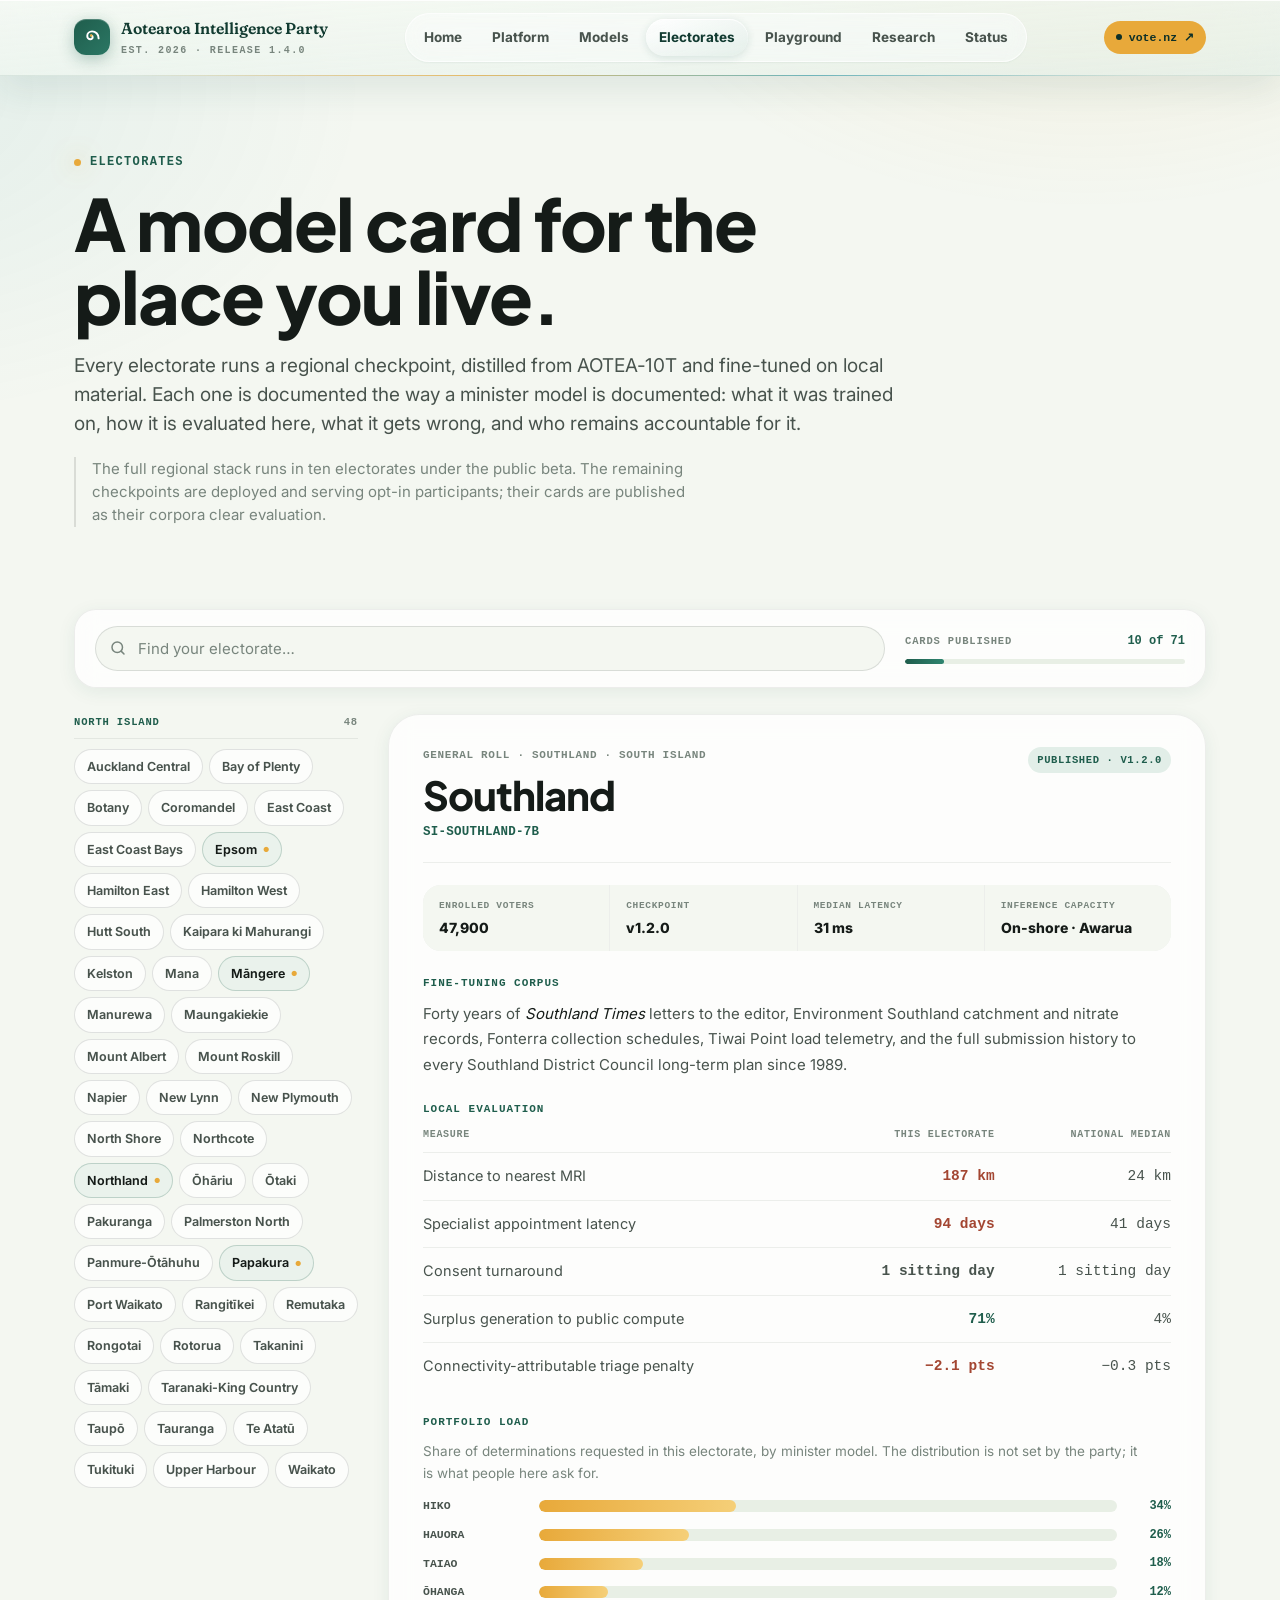
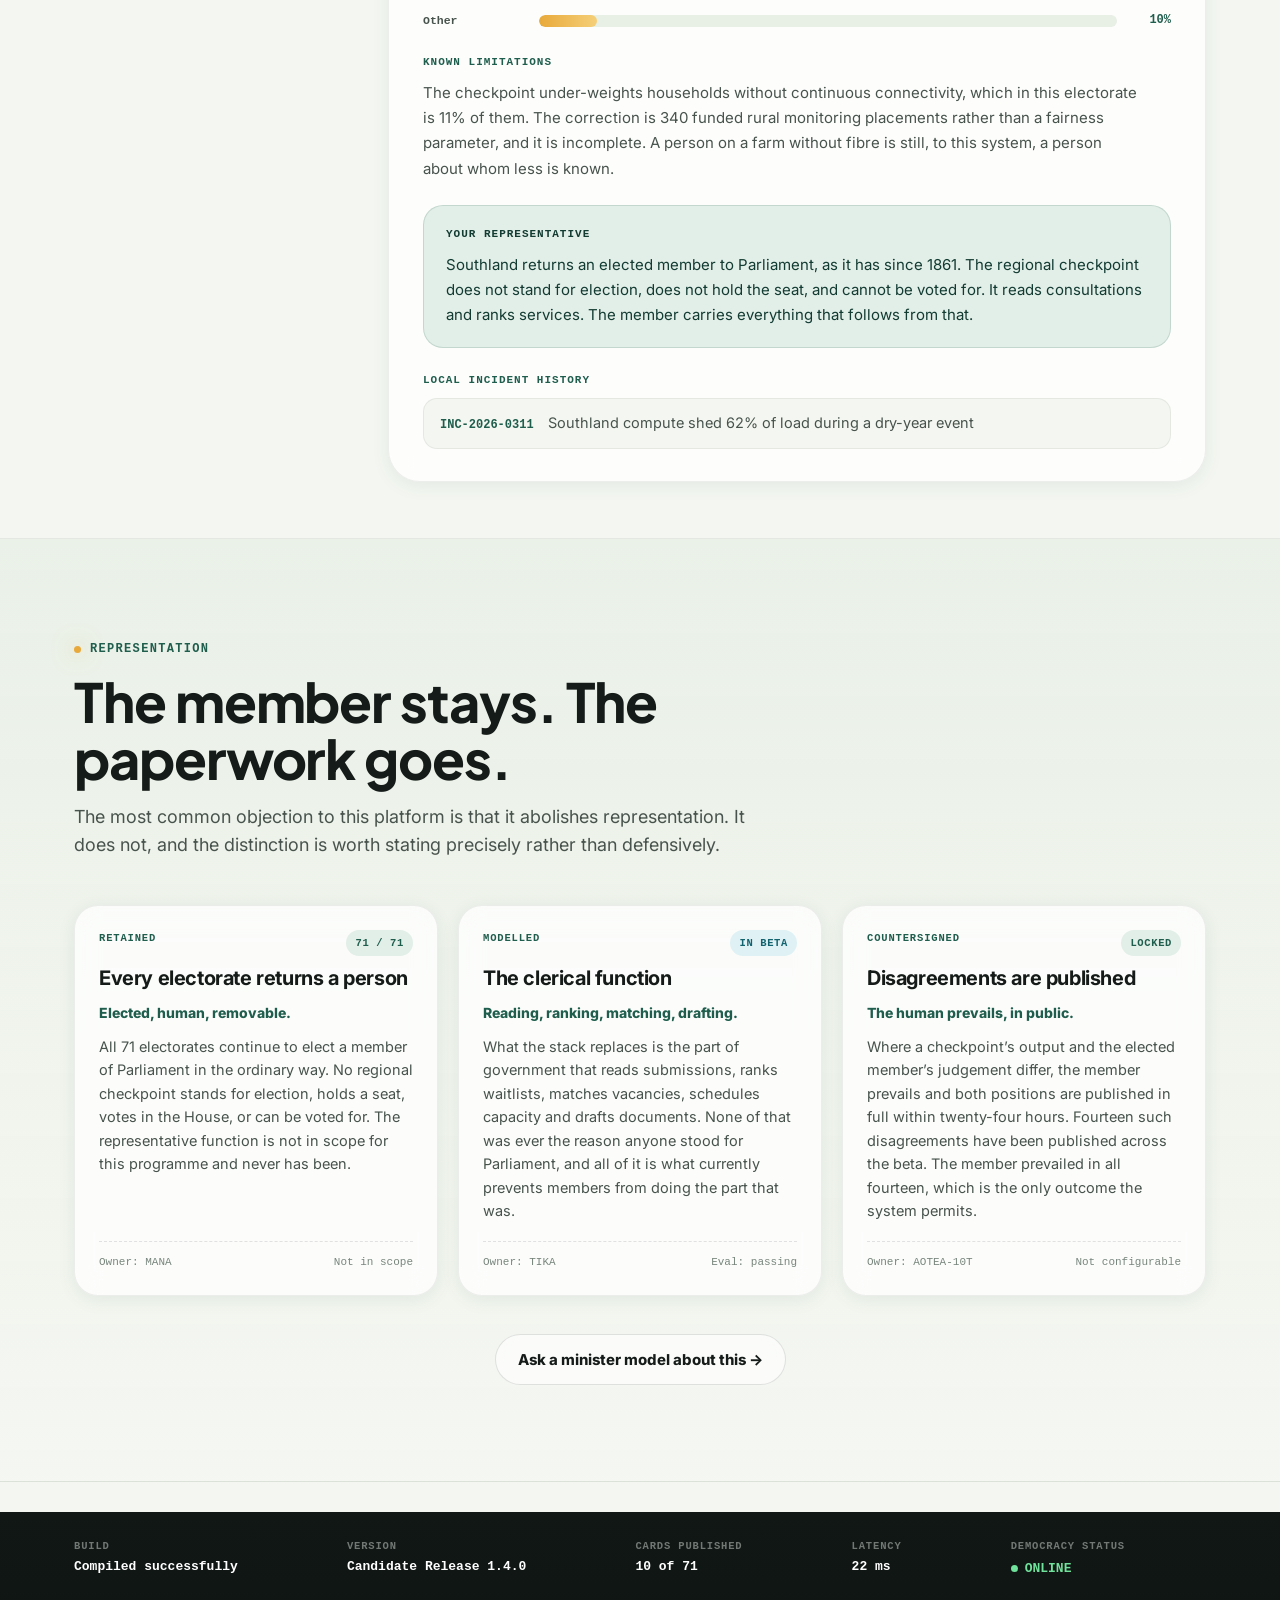
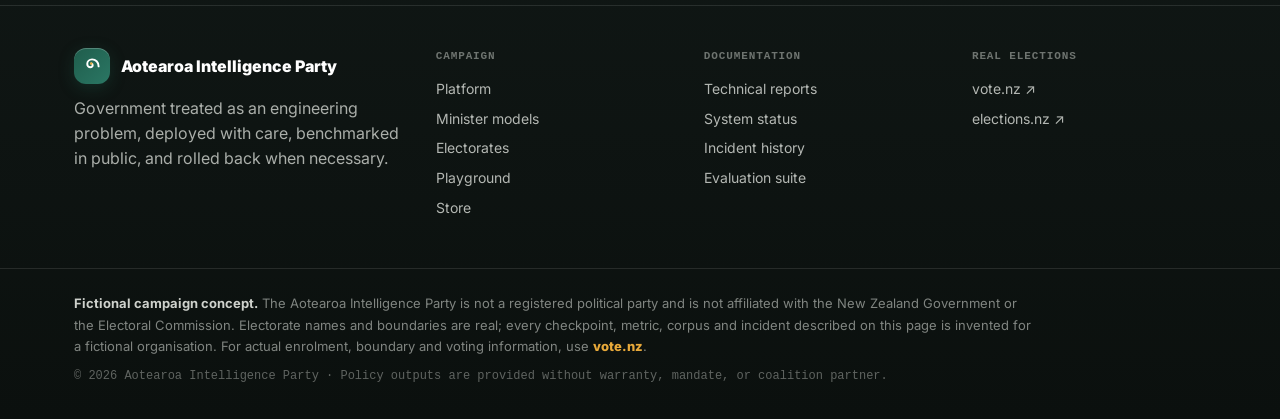
==== electorates.html @ dade9261 "Add electorate cards and reconcile the site's deployment timeline Electorate cards (electorates.html" ====
<!DOCTYPE html>
<html lang="en-NZ">
<head>
<meta charset="UTF-8">
<meta name="viewport" content="width=device-width, initial-scale=1.0">
<title>Electorates — Aotearoa Intelligence Party</title>
<meta name="description" content="A model card for every electorate. Regional checkpoints, local evaluation, and known limitations.">
<link rel="icon" href="favicon.svg" type="image/svg+xml">
<link rel="stylesheet" href="styles.css">
</head>
<body>
<header class="nav">
  <div class="nav-glow"></div>
  <div class="nav-inner">
    <a href="index.html" class="nav-brand" aria-label="Aotearoa Intelligence Party home">
      <span class="nav-mark"><svg viewBox="0 0 24 24" fill="none" xmlns="http://www.w3.org/2000/svg" aria-hidden="true"><g transform="rotate(90 12 12)"><path d="M13 5C8 5 5 8.5 5 12.5C5 15.5 7.2 18 10.2 18C12.3 18 14 16.4 14 14.5C14 13 12.9 11.8 11.5 11.8C10.5 11.8 9.7 12.5 9.7 13.4" stroke="currentColor" stroke-width="2.2" stroke-linecap="round"/><circle cx="9.7" cy="13.4" r="1.4" fill="#E8A93A"/></g></svg></span>
      <span>Aotearoa Intelligence Party<small>EST. 2026 · RELEASE 1.4.0</small></span>
    </a>
    <nav class="nav-links" aria-label="Primary navigation"><span class="nav-indicator" aria-hidden="true"></span><a href="index.html" class="">Home</a><a href="policies.html" class="">Platform</a><a href="ministers.html" class="">Models</a><a href="electorates.html" class="active">Electorates</a><a href="playground.html" class="">Playground</a><a href="research.html" class="">Research</a><a href="status.html" class="">Status</a></nav>
    <div class="nav-right">
      <a class="nav-vote-chip" href="https://vote.nz" target="_blank" rel="noopener">vote.nz ↗</a>
      <button class="nav-toggle" aria-label="Toggle menu" aria-expanded="false"><svg viewBox="0 0 24 24" fill="none" stroke="currentColor" stroke-width="2" stroke-linecap="round"><line x1="3" y1="6" x2="21" y2="6"/><line x1="3" y1="12" x2="21" y2="12"/><line x1="3" y1="18" x2="21" y2="18"/></svg></button>
    </div>
  </div>
</header>
<main>

<section class="page-head"><div class="container">
  <span class="eyebrow">Electorates</span>
  <h1>A model card for the place you live.</h1>
  <p>Every electorate runs a regional checkpoint, distilled from AOTEA‑10T and fine-tuned on local material. Each one is documented the way a minister model is documented: what it was trained on, how it is evaluated here, what it gets wrong, and who remains accountable for it.</p>
  <p class="page-head-note">The full regional stack runs in ten electorates under the public beta. The remaining checkpoints are deployed and serving opt-in participants; their cards are published as their corpora clear evaluation.</p>
</div></div></section>

<section class="section section--tight" id="el-root"><div class="container">

  <div class="el-bar reveal">
    <div class="el-search-wrap">
      <svg viewBox="0 0 24 24" fill="none" stroke="currentColor" stroke-width="2" stroke-linecap="round" aria-hidden="true"><circle cx="11" cy="11" r="7"/><path d="M20 20l-3.5-3.5"/></svg>
      <input type="search" id="el-search" placeholder="Find your electorate…" aria-label="Search electorates" autocomplete="off" spellcheck="false">
    </div>
    <div class="el-progress-wrap">
      <div class="el-progress-label"><span>Cards published</span><b id="el-count">10 of 71</b></div>
      <div class="el-progress-track"><i id="el-progress"></i></div>
    </div>
  </div>

  <div class="el-layout">
    <aside class="el-list" id="el-list" aria-label="Electorate list"></aside>
    <div class="el-result" id="el-result" aria-live="polite"></div>
  </div>

</div></section>

<section class="section section-alt"><div class="container">
  <div class="section-head reveal">
    <span class="eyebrow">Representation</span>
    <h2>The member stays. The paperwork goes.</h2>
    <p>The most common objection to this platform is that it abolishes representation. It does not, and the distinction is worth stating precisely rather than defensively.</p>
  </div>
  <div class="policy-grid reveal">
    <article class="policy-card">
      <div class="policy-top"><span class="policy-portfolio">Retained</span><span class="status-badge status-deployed">71 / 71</span></div>
      <h3>Every electorate returns a person</h3>
      <p class="policy-tagline">Elected, human, removable.</p>
      <p class="policy-desc">All 71 electorates continue to elect a member of Parliament in the ordinary way. No regional checkpoint stands for election, holds a seat, votes in the House, or can be voted for. The representative function is not in scope for this programme and never has been.</p>
      <div class="policy-meta"><span>Owner: MANA</span><span>Not in scope</span></div>
    </article>
    <article class="policy-card">
      <div class="policy-top"><span class="policy-portfolio">Modelled</span><span class="status-badge status-beta">In beta</span></div>
      <h3>The clerical function</h3>
      <p class="policy-tagline">Reading, ranking, matching, drafting.</p>
      <p class="policy-desc">What the stack replaces is the part of government that reads submissions, ranks waitlists, matches vacancies, schedules capacity and drafts documents. None of that was ever the reason anyone stood for Parliament, and all of it is what currently prevents members from doing the part that was.</p>
      <div class="policy-meta"><span>Owner: TIKA</span><span>Eval: passing</span></div>
    </article>
    <article class="policy-card">
      <div class="policy-top"><span class="policy-portfolio">Countersigned</span><span class="status-badge status-deployed">Locked</span></div>
      <h3>Disagreements are published</h3>
      <p class="policy-tagline">The human prevails, in public.</p>
      <p class="policy-desc">Where a checkpoint’s output and the elected member’s judgement differ, the member prevails and both positions are published in full within twenty-four hours. Fourteen such disagreements have been published across the beta. The member prevailed in all fourteen, which is the only outcome the system permits.</p>
      <div class="policy-meta"><span>Owner: AOTEA‑10T</span><span>Not configurable</span></div>
    </article>
  </div>
  <div class="center"><a class="btn btn-ghost" href="playground.html">Ask a minister model about this →</a></div>
</div></section>

</main>
<footer class="site-footer">
  <div class="footer-status">
    <div class="container footer-status-grid">
      <div class="fs-item"><div class="fk">Build</div><div class="fv">Compiled successfully</div></div>
      <div class="fs-item"><div class="fk">Version</div><div class="fv">Candidate Release 1.4.0</div></div>
      <div class="fs-item"><div class="fk">Cards published</div><div class="fv">10 of 71</div></div>
      <div class="fs-item"><div class="fk">Latency</div><div class="fv" id="live-latency">22 ms</div></div>
      <div class="fs-item"><div class="fk">Democracy status</div><div class="fv fs-online">ONLINE</div></div>
    </div>
  </div>
  <div class="footer-main">
    <div class="container footer-cols">
      <div>
        <div class="footer-brand"><span class="nav-mark"><svg viewBox="0 0 24 24" fill="none" xmlns="http://www.w3.org/2000/svg" aria-hidden="true"><g transform="rotate(90 12 12)"><path d="M13 5C8 5 5 8.5 5 12.5C5 15.5 7.2 18 10.2 18C12.3 18 14 16.4 14 14.5C14 13 12.9 11.8 11.5 11.8C10.5 11.8 9.7 12.5 9.7 13.4" stroke="currentColor" stroke-width="2.2" stroke-linecap="round"/><circle cx="9.7" cy="13.4" r="1.4" fill="#E8A93A"/></g></svg></span>Aotearoa Intelligence Party</div>
        <p>Government treated as an engineering problem, deployed with care, benchmarked in public, and rolled back when necessary.</p>
      </div>
      <div class="footer-col"><h5>Campaign</h5><a href="policies.html">Platform</a><a href="ministers.html">Minister models</a><a href="electorates.html">Electorates</a><a href="playground.html">Playground</a><a href="store.html">Store</a></div>
      <div class="footer-col"><h5>Documentation</h5><a href="research.html">Technical reports</a><a href="status.html">System status</a><a href="incidents.html">Incident history</a><a href="index.html#benchmarks">Evaluation suite</a></div>
      <div class="footer-col"><h5>Real elections</h5><a href="https://vote.nz" target="_blank" rel="noopener">vote.nz ↗</a><a href="https://www.elections.nz" target="_blank" rel="noopener">elections.nz ↗</a></div>
    </div>
  </div>
  <div class="footer-legal"><div class="container"><p><strong>Fictional campaign concept.</strong> The Aotearoa Intelligence Party is not a registered political party and is not affiliated with the New Zealand Government or the Electoral Commission. Electorate names and boundaries are real; every checkpoint, metric, corpus and incident described on this page is invented for a fictional organisation. For actual enrolment, boundary and voting information, use <a href="https://vote.nz" target="_blank" rel="noopener">vote.nz</a>.</p><p class="footer-copy">© <span class="js-year">2026</span> Aotearoa Intelligence Party · Policy outputs are provided without warranty, mandate, or coalition partner.</p></div></div>
</footer>
<script src="script.js"></script>
<script src="electorates.js"></script>
</body>
</html>
---- styles.css ----
/* ============================================================
   AOTEAROA INTELLIGENCE PARTY — cohesive design system
   Premium AI company interface + New Zealand campaign language
   ============================================================ */
/* Type — self-hosted so the site never silently falls back to system UI fonts */
@font-face{font-family:'Inter';src:url('fonts/Inter-Variable.woff2') format('woff2');font-weight:100 900;font-style:normal;font-display:swap}
@font-face{font-family:'Plus Jakarta Sans';src:url('fonts/PlusJakartaSans-Variable.woff2') format('woff2');font-weight:200 800;font-style:normal;font-display:swap}
@font-face{font-family:'Fraunces';src:url('fonts/Fraunces-Variable.woff2') format('woff2');font-weight:100 900;font-style:normal;font-display:swap}

:root{
  --ink:#151b18;--ink-soft:#48534d;--ink-faint:#78857d;--paper:#f4f7f1;--paper-deep:#e8efe5;--white:#fff;
  --pounamu:#1f5d4c;--pounamu-2:#123b31;--pounamu-tint:#e2eee8;--kowhai:#e8a93a;--harbour:#1c8fa0;--harbour-tint:#dff1f4;--legacy:#9b9186;--danger:#ad513d;
  --line:rgba(21,27,24,.12);--line-soft:rgba(21,27,24,.07);--glass:rgba(255,255,255,.72);--dark:#0f1714;--dark-2:#111d1a;
  --r-sm:12px;--r-md:20px;--r-lg:32px;--r-pill:999px;--shadow-sm:0 4px 18px rgba(31,93,76,.08);--shadow-md:0 18px 45px rgba(31,93,76,.14);--shadow-lg:0 30px 80px rgba(31,93,76,.22);
  --display:'Plus Jakarta Sans',Inter,ui-sans-serif,system-ui,-apple-system,BlinkMacSystemFont,"Segoe UI",sans-serif;--body:Inter,ui-sans-serif,system-ui,-apple-system,BlinkMacSystemFont,"Segoe UI",sans-serif;--brand:'Fraunces',ui-serif,Georgia,"Times New Roman",serif;--mono:"SFMono-Regular","SF Mono",Consolas,"Liberation Mono",monospace;--container:1180px;
}
*{box-sizing:border-box}html{scroll-behavior:smooth}body{margin:0;font-family:var(--body);background:var(--paper);color:var(--ink);line-height:1.55;-webkit-font-smoothing:antialiased;text-rendering:optimizeLegibility}body::before{content:"";position:fixed;inset:0;pointer-events:none;background:radial-gradient(800px 500px at 85% -10%,rgba(232,169,58,.10),transparent 60%),radial-gradient(900px 600px at -10% 10%,rgba(28,143,160,.08),transparent 55%);z-index:-2}a{color:inherit;text-decoration:none}button{font:inherit;cursor:pointer}h1,h2,h3,h4,p{margin:0}svg{display:block;max-width:100%}::selection{background:var(--kowhai);color:var(--ink)}:focus-visible{outline:3px solid var(--harbour);outline-offset:3px;border-radius:8px}.container{max-width:var(--container);margin:0 auto;padding:0 24px}.section{padding:96px 0}.section--tight{padding:56px 0}.section-alt{background:linear-gradient(180deg,rgba(232,239,229,.82),rgba(244,247,241,.88));border-block:1px solid var(--line-soft)}.center{text-align:center;margin-top:38px}.eyebrow{display:inline-flex;align-items:center;gap:9px;font-family:var(--mono);font-size:12px;letter-spacing:.11em;text-transform:uppercase;color:var(--pounamu);font-weight:700;margin-bottom:14px}.eyebrow::before{content:"";width:7px;height:7px;border-radius:50%;background:var(--kowhai);box-shadow:0 0 22px rgba(232,169,58,.65)}.eyebrow.invert{color:var(--kowhai)}.section-head{max-width:720px;margin-bottom:46px}.section-head h2{font-family:var(--display);font-size:clamp(32px,4.4vw,54px);line-height:1.06;letter-spacing:-.02em;font-weight:750}.section-head p{margin-top:16px;font-size:18px;color:var(--ink-soft);max-width:62ch}.section-head--center{text-align:center;margin-left:auto;margin-right:auto}.btn{display:inline-flex;align-items:center;justify-content:center;gap:8px;padding:13px 22px;border-radius:var(--r-pill);font-weight:760;font-size:15px;border:1px solid transparent;transition:transform .18s ease,box-shadow .18s ease,background .18s ease,border-color .18s ease;white-space:nowrap}.btn:hover{transform:translateY(-2px)}.btn-primary{background:linear-gradient(135deg,var(--pounamu),var(--pounamu-2));color:#fff;box-shadow:0 12px 28px rgba(31,93,76,.22)}.btn-primary:hover{box-shadow:0 18px 42px rgba(31,93,76,.28)}.btn-ghost{background:rgba(255,255,255,.62);border-color:var(--line);color:var(--ink);backdrop-filter:blur(12px)}.btn-ghost:hover{border-color:rgba(31,93,76,.35);box-shadow:var(--shadow-sm)}.btn-sm{padding:9px 14px;font-size:13px}.status-badge{font-family:var(--mono);font-size:10.5px;letter-spacing:.06em;text-transform:uppercase;padding:5px 9px;border-radius:var(--r-pill);font-weight:760;white-space:nowrap}.status-deployed{background:var(--pounamu-tint);color:var(--pounamu)}.status-beta{background:var(--harbour-tint);color:#12626f}.status-experimental{background:#fbe8e3;color:#a34632}.status-roadmap{background:#efebe5;color:#746b60}.status-consult{background:#f5ecd7;color:#6b470d}
@media(prefers-reduced-motion:reduce){html{scroll-behavior:auto}*,*::before,*::after{animation-duration:.001ms!important;animation-iteration-count:1!important;transition-duration:.001ms!important}}

/* Nav — liquid glass: translucent pastel surface, refracted highlight, fluid hover indicator */
.nav{position:sticky;top:0;z-index:100;background:linear-gradient(175deg,rgba(247,250,245,.78),rgba(226,238,232,.68));backdrop-filter:blur(26px) saturate(180%);-webkit-backdrop-filter:blur(26px) saturate(180%);border-bottom:1px solid rgba(31,93,76,.12);box-shadow:0 1px 0 rgba(255,255,255,.85) inset,0 14px 36px rgba(31,93,76,.10);transition:background .5s ease,box-shadow .5s ease}.nav.is-scrolled{background:linear-gradient(175deg,rgba(247,250,245,.94),rgba(226,238,232,.88));box-shadow:0 1px 0 rgba(255,255,255,.9) inset,0 18px 44px rgba(31,93,76,.16)}.nav-glow{position:absolute;inset:auto 10% -1px 10%;height:1px;background:linear-gradient(90deg,transparent,rgba(232,169,58,.7),rgba(28,143,160,.55),transparent)}.nav-inner{position:relative;max-width:var(--container);margin:0 auto;padding:13px 24px;display:flex;align-items:center;justify-content:space-between;gap:18px}.nav-brand{display:flex;align-items:center;gap:11px;color:var(--pounamu-2);font-family:var(--brand);font-variation-settings:"SOFT" 85,"opsz" 32,"WONK" 0;font-weight:600;letter-spacing:0;transition:opacity .2s ease}.nav-brand:hover{opacity:.82}.nav-brand small{display:block;margin-top:2px;font-family:var(--mono);font-size:10px;letter-spacing:.14em;color:var(--ink-faint);font-weight:600}.nav-mark{width:36px;height:36px;border-radius:12px;background:linear-gradient(135deg,var(--pounamu),#2b7764);color:white;display:flex;align-items:center;justify-content:center;box-shadow:inset 0 1px rgba(255,255,255,.22),0 4px 16px rgba(31,93,76,.32);flex:0 0 auto}.nav-mark svg{width:21px;height:21px}.nav-links{position:relative;display:flex;align-items:center;gap:4px;padding:5px;border:1px solid rgba(255,255,255,.7);border-radius:var(--r-pill);background:rgba(255,255,255,.4);backdrop-filter:blur(10px);-webkit-backdrop-filter:blur(10px);box-shadow:0 1px 2px rgba(31,93,76,.06)}.nav-indicator{position:absolute;top:5px;left:0;bottom:5px;width:0;border-radius:var(--r-pill);background:linear-gradient(160deg,rgba(255,255,255,.95),rgba(226,238,232,.85));box-shadow:inset 0 1px rgba(255,255,255,.9),0 2px 8px rgba(31,93,76,.14);opacity:0;pointer-events:none;z-index:0;will-change:transform,width;transition:transform .5s cubic-bezier(.22,1,.36,1),width .5s cubic-bezier(.22,1,.36,1),opacity .3s ease}.nav-links a{position:relative;z-index:1;padding:8px 13px;border-radius:var(--r-pill);font-size:13.5px;font-weight:720;color:var(--ink-soft);transition:color .16s ease}.nav-links a:hover,.nav-links a.active{color:var(--pounamu-2)}.nav-right{display:flex;align-items:center;gap:10px}.nav-vote-chip{display:inline-flex;align-items:center;gap:7px;font-family:var(--mono);font-size:11.5px;color:#0e3028;background:var(--kowhai);border-radius:var(--r-pill);padding:8px 12px;font-weight:780;transition:transform .18s ease}.nav-vote-chip:hover{transform:translateY(-1px)}.nav-vote-chip::before{content:"";width:6px;height:6px;border-radius:50%;background:#0e3028;animation:pulse 1.8s infinite}.nav-toggle{display:none;width:40px;height:40px;border:1px solid rgba(31,93,76,.14);background:rgba(255,255,255,.55);color:var(--ink);border-radius:12px;align-items:center;justify-content:center;transition:transform .15s ease,background .15s ease}.nav-toggle:active{transform:scale(.92)}.nav-toggle svg{width:22px;height:22px}
@media(max-width:980px){.nav-indicator{display:none}.nav-links{position:absolute;left:24px;right:24px;top:calc(100% + 10px);display:none;flex-direction:column;align-items:stretch;padding:10px;border-radius:20px;background:rgba(247,250,245,.97);backdrop-filter:blur(22px);-webkit-backdrop-filter:blur(22px);box-shadow:var(--shadow-lg)}.nav-links.is-open{display:flex}.nav-links a{padding:12px 14px}.nav-toggle{display:flex}.nav-vote-chip{display:none}.nav-brand{font-size:15px}.nav-brand small{font-size:9px}}

/* Hero */
.hero{position:relative;overflow:hidden;padding:88px 0 72px}.mesh-bg{position:absolute;inset:0;background-image:linear-gradient(rgba(31,93,76,.06) 1px,transparent 1px),linear-gradient(90deg,rgba(31,93,76,.06) 1px,transparent 1px);background-size:42px 42px;mask-image:linear-gradient(to bottom,black,transparent 85%)}.hero-grid{position:relative;display:grid;grid-template-columns:minmax(0,1.08fr) minmax(360px,.92fr);gap:58px;align-items:center}.hero-kicker{display:inline-flex;font-family:var(--mono);font-size:12.5px;letter-spacing:.04em;color:var(--pounamu);background:rgba(226,238,232,.8);border:1px solid rgba(31,93,76,.16);border-radius:var(--r-pill);padding:7px 13px;margin-bottom:22px}.hero h1{font-family:var(--display);font-size:clamp(50px,7vw,86px);line-height:.98;letter-spacing:-.02em;font-weight:800;max-width:11ch}.hero-sub{margin-top:24px;font-size:clamp(19px,2vw,22px);color:var(--ink-soft);line-height:1.55;max-width:56ch}.hero-cta{display:flex;gap:13px;flex-wrap:wrap;margin-top:32px}.countdown{max-width:520px;margin-top:34px;background:rgba(255,255,255,.72);border:1px solid var(--line-soft);box-shadow:var(--shadow-sm);border-radius:var(--r-lg);padding:20px;backdrop-filter:blur(14px)}.countdown-label{display:flex;justify-content:space-between;gap:14px;font-family:var(--mono);font-size:11px;letter-spacing:.08em;text-transform:uppercase;color:var(--ink-faint);font-weight:700}.countdown-live{display:flex;align-items:center;gap:7px;color:var(--pounamu)}.countdown-live::before{content:"";width:7px;height:7px;background:var(--pounamu);border-radius:50%;animation:pulse 1.8s infinite}.countdown-grid{display:grid;grid-template-columns:repeat(4,1fr);gap:10px;margin-top:14px}.countdown-grid div{text-align:center;background:var(--paper);border-radius:16px;padding:12px 6px}.countdown-grid b{display:block;font-family:var(--mono);font-size:30px;line-height:1;font-variant-numeric:tabular-nums}.countdown-grid span{display:block;margin-top:4px;font-family:var(--mono);font-size:10px;color:var(--ink-faint);text-transform:uppercase}.countdown p{margin-top:14px;padding-top:14px;border-top:1px dashed var(--line);font-size:13px;color:var(--ink-faint)}.countdown a{color:var(--pounamu);font-weight:800}.hero-panel{background:linear-gradient(160deg,#13231e,#1f5d4c 62%,#163d36);color:#fff;border-radius:36px;padding:28px;box-shadow:var(--shadow-lg);position:relative;overflow:hidden}.hero-panel::before{content:"";position:absolute;inset:-45%;background:radial-gradient(circle,rgba(232,169,58,.20),transparent 38%);animation:drift 10s ease-in-out infinite alternate}.hero-panel>*{position:relative}.panel-top{display:flex;justify-content:space-between;align-items:center;font-family:var(--mono);font-size:12px;text-transform:uppercase;letter-spacing:.08em;color:rgba(255,255,255,.62)}.pill-live{color:#0f211c;background:var(--kowhai);padding:4px 9px;border-radius:var(--r-pill);font-weight:800}.orbital{height:230px;margin:12px 0;display:grid;place-items:center;position:relative}.orbital::before,.orbital::after{content:"";position:absolute;border:1px solid rgba(255,255,255,.16);border-top-color:rgba(255,255,255,.62);border-radius:50%;inset:28px;animation:spin 18s linear infinite}.orbital::after{inset:55px;animation-duration:11s;animation-direction:reverse;border-color:rgba(232,169,58,.14);border-top-color:rgba(232,169,58,.55)}.orbital-sat{position:absolute;inset:28px;border-radius:50%;pointer-events:none;animation:spin 18s linear infinite}.orbital-sat::after{content:"";position:absolute;top:-3.5px;left:50%;width:8px;height:8px;margin-left:-4px;border-radius:50%;background:var(--kowhai);box-shadow:0 0 0 4px rgba(232,169,58,.16),0 0 14px 2px rgba(232,169,58,.65)}.orbital-sat--b{inset:55px;animation-duration:11s;animation-direction:reverse}.orbital-sat--b::after{width:6px;height:6px;margin-left:-3px;background:var(--harbour);box-shadow:0 0 0 4px rgba(28,143,160,.16),0 0 12px 2px rgba(28,143,160,.6)}.orbital-core{width:112px;height:112px;border-radius:30px;background:rgba(255,255,255,.10);border:1px solid rgba(255,255,255,.22);display:grid;place-items:center;text-align:center;font-family:var(--mono);font-weight:820;color:var(--kowhai);box-shadow:inset 0 1px rgba(255,255,255,.18),0 0 0 rgba(232,169,58,.3);animation:core-pulse 3.6s ease-in-out infinite}.panel-rows{display:grid;gap:1px;background:rgba(255,255,255,.10);border-radius:22px;overflow:hidden}.panel-rows div{display:flex;justify-content:space-between;gap:16px;padding:13px 15px;background:rgba(9,18,15,.36);font-family:var(--mono);font-size:13px}.panel-rows span{color:rgba(255,255,255,.58)}.panel-rows b{color:#fff;text-transform:uppercase;font-size:12px;text-align:right}.metric-strip{display:grid;grid-template-columns:repeat(4,1fr);gap:1px;background:var(--line);border:1px solid var(--line);border-radius:var(--r-lg);overflow:hidden;box-shadow:var(--shadow-sm)}.metric{background:rgba(255,255,255,.72);padding:30px 24px}.metric strong{display:block;font-size:34px;line-height:1;font-weight:850;color:var(--pounamu);letter-spacing:-.04em}.metric span{display:block;margin-top:8px;color:var(--ink-soft);font-weight:720;font-size:14px}
@keyframes pulse{50%{opacity:.42;transform:scale(.82)}}@keyframes drift{to{transform:translate3d(6%,8%,0) rotate(8deg)}}@keyframes spin{to{transform:rotate(360deg)}}@keyframes core-pulse{0%,100%{box-shadow:inset 0 1px rgba(255,255,255,.18),0 0 0 rgba(232,169,58,.28)}50%{box-shadow:inset 0 1px rgba(255,255,255,.18),0 0 24px 5px rgba(232,169,58,.30)}}
@media(max-width:980px){.hero-grid{grid-template-columns:1fr}.hero h1{max-width:12ch}.metric-strip{grid-template-columns:repeat(2,1fr)}}@media(max-width:620px){.section{padding:70px 0}.hero{padding-top:54px}.countdown-grid{grid-template-columns:repeat(2,1fr)}.metric-strip{grid-template-columns:1fr}.container{padding:0 18px}}

/* Dashboard */
.dashboard-grid{display:grid;grid-template-columns:repeat(3,1fr);gap:18px}.dash-card{position:relative;background:rgba(255,255,255,.76);border:1px solid var(--line-soft);border-radius:24px;padding:22px;box-shadow:var(--shadow-sm);transition:transform .2s ease,box-shadow .2s ease}.dash-card:hover{transform:translateY(-4px);box-shadow:var(--shadow-md)}.dash-card:hover::after{content:attr(data-tooltip);position:absolute;left:18px;right:18px;bottom:calc(100% + 10px);padding:10px 12px;background:var(--dark);color:var(--paper);font-size:12px;border-radius:12px;z-index:2;box-shadow:var(--shadow-md)}.dash-label{font-family:var(--mono);font-size:11px;text-transform:uppercase;letter-spacing:.08em;color:var(--ink-faint);font-weight:760}.dash-value{margin-top:12px;font-size:34px;line-height:1;font-weight:850;letter-spacing:-.04em;font-variant-numeric:tabular-nums}.dash-value.good{color:var(--pounamu)}.dash-value.warn{color:#b88017}.dash-value.live::after{content:"";display:inline-block;width:8px;height:8px;margin-left:9px;border-radius:50%;background:var(--pounamu);animation:pulse 1.8s infinite}.dash-note{margin-top:10px;color:var(--ink-soft);font-size:14px}@media(max-width:900px){.dashboard-grid{grid-template-columns:repeat(2,1fr)}}@media(max-width:620px){.dashboard-grid{grid-template-columns:1fr}}

/* Benchmark suite */
.suite{background:linear-gradient(160deg,#101715,#1a2420);color:var(--paper);border-radius:36px;padding:48px;position:relative;overflow:hidden;box-shadow:var(--shadow-lg)}.suite::before{content:"";position:absolute;inset:0;background-image:linear-gradient(rgba(244,247,241,.055) 1px,transparent 1px),linear-gradient(90deg,rgba(244,247,241,.055) 1px,transparent 1px);background-size:34px 34px}.suite>*{position:relative}.suite-head{display:flex;align-items:flex-end;justify-content:space-between;gap:28px;margin-bottom:32px}.suite-head h2{font-family:var(--display);font-size:clamp(32px,4.4vw,54px);line-height:1.05;letter-spacing:-.02em;font-weight:750}.suite-head p{color:rgba(244,247,241,.62);margin-top:14px;max-width:58ch}.legend{display:flex;gap:14px;flex-wrap:wrap;font-family:var(--mono);font-size:12px;color:rgba(244,247,241,.72)}.legend span{display:flex;align-items:center;gap:7px}.aip-dot,.legacy-dot{width:10px;height:10px;border-radius:3px;background:var(--kowhai)}.legacy-dot{background:var(--legacy)}.suite-table{width:100%;border-collapse:collapse;font-size:14px}.suite-table th{text-align:left;font-family:var(--mono);font-size:11px;text-transform:uppercase;letter-spacing:.08em;color:rgba(244,247,241,.45);font-weight:700;padding:0 12px 12px;border-bottom:1px solid rgba(244,247,241,.13)}.suite-table td{padding:15px 12px;border-bottom:1px solid rgba(244,247,241,.08);vertical-align:top}.suite-table strong{color:#fff}.suite-table small{display:block;color:rgba(244,247,241,.45);font-weight:400;margin-top:3px}.suite-table td:nth-child(2){font-family:var(--mono);font-weight:800;color:var(--kowhai)}.suite-table td:nth-child(3){font-family:var(--mono);color:var(--legacy)}.benchmark-list{display:grid;gap:14px;margin-top:34px}.benchmark-row{display:grid;grid-template-columns:1.1fr 1.2fr 120px;gap:18px;align-items:center;padding:16px;border:1px solid rgba(255,255,255,.08);background:rgba(255,255,255,.035);border-radius:18px}.benchmark-row strong{display:block;color:#fff;font-size:14px}.benchmark-row span{display:block;color:rgba(244,247,241,.48);font-size:12.5px;margin-top:2px}.bar-duo{display:grid;gap:7px}.bar-track{height:12px;border-radius:var(--r-pill);background:rgba(244,247,241,.10);overflow:hidden}.bar-fill{display:block;height:100%;width:0;border-radius:inherit;transition:width 1.1s cubic-bezier(.22,1,.36,1)}.bar-fill.aip{background:linear-gradient(90deg,var(--kowhai),#f5cf78)}.bar-fill.legacy{background:linear-gradient(90deg,var(--legacy),#776e64)}.benchmark-values{font-family:var(--mono);text-align:right}.benchmark-values b{display:block;color:var(--kowhai)}.benchmark-values span{color:var(--legacy)}.benchmark-badges{display:flex;gap:10px;flex-wrap:wrap;margin-top:26px}@media(max-width:900px){.suite{padding:30px 20px}.suite-head{display:block}.legend{margin-top:22px}.benchmark-row{grid-template-columns:1fr}.benchmark-values{text-align:left}.suite-table th:nth-child(3),.suite-table td:nth-child(3){display:none}}

/* Cards */
.policy-grid{display:grid;grid-template-columns:repeat(3,1fr);gap:20px}.policy-grid.two-col{grid-template-columns:repeat(2,1fr)}.policy-card,.minister-card,.doc-card,.store-card,.paper,.status-panel,.release-panel,.api-panel,.callout{background:rgba(255,255,255,.76);border:1px solid var(--line-soft);box-shadow:var(--shadow-sm);backdrop-filter:blur(12px)}.policy-card{border-radius:24px;padding:24px;display:flex;flex-direction:column;gap:11px;transition:transform .2s ease,box-shadow .2s ease,border-color .2s ease}.policy-card:hover{transform:translateY(-5px);box-shadow:var(--shadow-md);border-color:rgba(31,93,76,.20)}.policy-top{display:flex;align-items:flex-start;justify-content:space-between;gap:12px}.policy-portfolio{font-family:var(--mono);font-size:10.5px;letter-spacing:.08em;text-transform:uppercase;color:var(--pounamu);font-weight:780}.policy-card h3{font-size:20px;line-height:1.18;letter-spacing:-.02em}.policy-tagline{color:var(--pounamu);font-weight:780;font-size:14px}.policy-desc{color:var(--ink-soft);font-size:14.5px;line-height:1.62;flex:1}.policy-meta{display:flex;justify-content:space-between;gap:12px;margin-top:7px;padding-top:12px;border-top:1px dashed var(--line);font-family:var(--mono);font-size:11px;color:var(--ink-faint)}.minister-grid{display:grid;grid-template-columns:repeat(4,1fr);gap:18px}.minister-grid.mini .minister-card{min-height:150px}.minister-card{display:block;border-radius:22px;padding:20px;transition:transform .2s ease,box-shadow .2s ease}.minister-card:hover{transform:translateY(-4px);box-shadow:var(--shadow-md)}.minister-glyph{width:48px;height:48px;border-radius:15px;display:grid;place-items:center;background:var(--pounamu-tint);color:var(--pounamu);font-family:var(--mono);font-weight:850;margin-bottom:14px}.minister-card h4{font-size:17px;letter-spacing:-.02em}.m-portfolio{margin-top:8px;font-family:var(--mono);font-size:10.5px;text-transform:uppercase;letter-spacing:.08em;color:#12626f;font-weight:760}.core-model{display:grid;grid-template-columns:auto 1fr;gap:28px;align-items:center;background:linear-gradient(135deg,var(--pounamu),#153f36);color:#fff;border-radius:34px;padding:38px;box-shadow:var(--shadow-lg);margin-bottom:32px;position:relative;overflow:hidden}.core-model::after{content:"";position:absolute;inset:0;background-image:radial-gradient(circle,rgba(255,255,255,.13) 1px,transparent 1px);background-size:18px 18px;opacity:.55}.core-model>*{position:relative}.core-model-badge{width:96px;height:96px;border-radius:28px;display:grid;place-items:center;text-align:center;background:rgba(255,255,255,.11);border:1px solid rgba(255,255,255,.22);font-family:var(--mono);font-weight:850;color:var(--kowhai)}.core-model h3{font-family:var(--display);font-size:30px;line-height:1.15;letter-spacing:-.015em;font-weight:750}.core-model h3 span{font-size:14px;opacity:.66;font-weight:600}.core-model p{margin-top:10px;color:rgba(255,255,255,.82);max-width:82ch}.cm-stats{display:flex;gap:14px;flex-wrap:wrap;margin-top:18px}.cm-stats div{font-family:var(--mono);font-size:11px;color:rgba(255,255,255,.55);padding:10px 12px;border:1px solid rgba(255,255,255,.14);border-radius:14px;background:rgba(0,0,0,.12)}.cm-stats b{display:block;color:#fff;font-size:13px;margin-top:2px}.doc-grid{display:grid;grid-template-columns:repeat(3,1fr);gap:20px}.doc-card{border-radius:24px;padding:24px;position:relative;overflow:hidden;transition:transform .2s ease,box-shadow .2s ease}.doc-card:hover{transform:translateY(-4px);box-shadow:var(--shadow-md)}.doc-icon{width:48px;height:48px;border-radius:14px;display:grid;place-items:center;background:var(--dark);color:var(--kowhai);font-family:var(--mono);font-weight:800;font-size:12px;margin-bottom:18px}.doc-card h3{font-size:20px;letter-spacing:-.03em}.doc-card p{margin-top:9px;color:var(--ink-soft);font-size:14.5px}.doc-card a{display:inline-block;margin-top:16px;color:var(--pounamu);font-weight:800}.doc-card span{display:block;margin-top:8px;font-family:var(--mono);font-size:11px;color:var(--ink-faint)}@media(max-width:980px){.policy-grid,.policy-grid.two-col{grid-template-columns:repeat(2,1fr)}.minister-grid{grid-template-columns:repeat(2,1fr)}.doc-grid{grid-template-columns:1fr 1fr}}@media(max-width:680px){.policy-grid,.policy-grid.two-col,.minister-grid,.doc-grid{grid-template-columns:1fr}.core-model{grid-template-columns:1fr;padding:28px}.policy-meta{display:block}.policy-meta span{display:block;margin-top:4px}}

/* Pages */
.page-head{padding:72px 0 26px}.page-head h1{font-family:var(--display);font-size:clamp(42px,6vw,72px);line-height:1.02;letter-spacing:-.02em;font-weight:780;max-width:860px}.page-head p{margin-top:18px;font-size:19px;color:var(--ink-soft);max-width:70ch}.page-head-note{font-size:15px!important;color:var(--ink-faint)!important;max-width:78ch;padding-left:16px;border-left:2px solid var(--line)}.filter-row{display:flex;gap:10px;flex-wrap:wrap;margin-bottom:34px}.filter-chip{border:1px solid var(--line);background:rgba(255,255,255,.74);border-radius:var(--r-pill);padding:9px 15px;font-family:var(--mono);font-size:12px;color:var(--ink-soft);font-weight:760;transition:all .16s ease}.filter-chip:hover{border-color:rgba(31,93,76,.35);transform:translateY(-1px)}.filter-chip.active{background:var(--pounamu);border-color:var(--pounamu);color:#fff}.release-panel{border-radius:28px;padding:28px;display:grid;grid-template-columns:.9fr 1.1fr;gap:24px}.release-panel h2{font-family:var(--display);font-size:28px;line-height:1.15;letter-spacing:-.015em;font-weight:730}.release-panel p{color:var(--ink-soft);margin-top:10px}.release-list{display:grid;gap:8px}.release-row{display:grid;grid-template-columns:1fr auto;gap:8px 14px;padding:12px 0;border-bottom:1px solid var(--line-soft)}.release-row span{font-weight:800}.release-row b{font-family:var(--mono);color:var(--pounamu)}.release-row em{grid-column:1/-1;color:var(--ink-faint);font-style:normal;font-size:13px}.callout{border-radius:24px;padding:22px 24px;margin-bottom:32px}.callout strong{display:block;color:var(--pounamu);margin-bottom:4px}.callout p{color:var(--ink-soft)}.model-grid{display:grid;grid-template-columns:repeat(2,1fr);gap:22px}.model-card{background:rgba(255,255,255,.78);border:1px solid var(--line-soft);border-radius:26px;padding:24px;box-shadow:var(--shadow-sm)}.model-card-head{display:grid;grid-template-columns:auto 1fr auto;gap:14px;align-items:center;margin-bottom:18px}.model-card-head .minister-glyph{margin:0}.model-card h3{font-size:22px;letter-spacing:-.03em}.model-card-head p{color:var(--ink-faint);font-size:13px}.model-specs{display:grid;grid-template-columns:repeat(3,1fr);gap:1px;background:var(--line-soft);border-radius:18px;overflow:hidden;margin-bottom:18px}.model-specs div{background:var(--paper);padding:12px}.model-specs span{display:block;font-family:var(--mono);font-size:10px;text-transform:uppercase;letter-spacing:.07em;color:var(--ink-faint);font-weight:760}.model-specs b{display:block;margin-top:4px;font-size:12px;line-height:1.35}.model-section{padding-top:14px;border-top:1px solid var(--line-soft);margin-top:14px}.model-section h4{font-size:12px;text-transform:uppercase;letter-spacing:.08em;font-family:var(--mono);color:var(--pounamu);margin-bottom:5px}.model-section p{font-size:14px;color:var(--ink-soft);line-height:1.58}.paper-grid{display:grid;gap:22px}.paper{border-radius:30px;padding:32px}.paper-meta{display:flex;justify-content:space-between;gap:18px;font-family:var(--mono);font-size:11px;text-transform:uppercase;letter-spacing:.08em;color:var(--ink-faint);font-weight:760}.paper h2{margin-top:16px;font-family:var(--display);font-size:34px;line-height:1.15;letter-spacing:-.015em;font-weight:750}.paper-sub{margin-top:4px;color:var(--pounamu);font-weight:780}.paper p:not(.paper-sub){margin-top:12px;color:var(--ink-soft);max-width:84ch}.paper-actions{display:flex;gap:10px;flex-wrap:wrap;margin-top:20px}.api-panel{border-radius:30px;overflow:hidden;background:#101715;color:var(--paper)}.api-tabs{display:flex;justify-content:space-between;gap:18px;padding:14px 18px;border-bottom:1px solid rgba(255,255,255,.1);font-family:var(--mono);font-size:12px;color:rgba(244,247,241,.65)}.api-tabs b{color:#70e29b}.api-panel pre{margin:0;padding:24px;overflow:auto;font-family:var(--mono);font-size:14px;line-height:1.7;color:#d8eadf}.status-layout{display:grid;grid-template-columns:1fr 1fr;gap:22px;margin-top:26px}.status-panel{border-radius:28px;padding:26px}.panel-heading{display:flex;align-items:center;justify-content:space-between;gap:16px;margin-bottom:18px}.panel-heading h2{font-family:var(--display);font-size:24px;line-height:1.2;letter-spacing:-.01em;font-weight:720}.incident{padding:16px 0;border-bottom:1px solid var(--line-soft)}.incident:last-child{border-bottom:none}.incident span{font-family:var(--mono);font-size:11px;color:var(--ink-faint);font-weight:760}.incident b{display:block;margin-top:3px}.incident p{margin-top:3px;color:var(--ink-soft);font-size:14px}.alloc-row{display:grid;grid-template-columns:130px 1fr 42px;gap:12px;align-items:center;margin:13px 0}.alloc-row span,.alloc-row b{font-family:var(--mono);font-size:12px}.alloc-row b{text-align:right;color:var(--pounamu)}.changelog{list-style:none;margin:0;padding:0;display:grid;gap:12px;max-width:850px}.changelog li{display:grid;grid-template-columns:90px 1fr;gap:18px;background:rgba(255,255,255,.72);border:1px solid var(--line-soft);border-radius:18px;padding:18px}.changelog b{font-family:var(--mono);color:var(--pounamu)}.changelog span{color:var(--ink-soft)}@media(max-width:900px){.release-panel,.status-layout,.model-grid{grid-template-columns:1fr}.model-card-head{grid-template-columns:auto 1fr}.model-card-head .status-badge{grid-column:1/-1;justify-self:start}.model-specs{grid-template-columns:1fr}.alloc-row{grid-template-columns:1fr}}

/* Terminal */
.terminal-container{max-width:820px}.terminal-wrap{background:#0f1512;border-radius:28px;padding:4px;box-shadow:0 30px 80px rgba(0,0,0,.34)}.terminal-chrome{height:44px;display:flex;align-items:center;gap:8px;padding:0 18px}.terminal-chrome i{width:11px;height:11px;border-radius:50%;background:#ff5f57}.terminal-chrome i:nth-child(2){background:#febc2e}.terminal-chrome i:nth-child(3){background:#28c840}.terminal-chrome span{margin-left:8px;font-family:var(--mono);font-size:12px;color:rgba(255,255,255,.36)}.terminal-body{min-height:220px;padding:12px 24px 26px;font-family:var(--mono);font-size:14px;line-height:1.9;color:#d4eadc}.terminal-line{min-height:1.9em}.t-prompt{color:var(--kowhai)}.t-dim{color:rgba(212,234,220,.48)}.t-err{color:#ff947f}.t-ok{color:#70e29b}.t-cursor{display:inline-block;width:8px;height:16px;background:var(--kowhai);vertical-align:text-bottom;animation:blink 1s steps(1) infinite}@keyframes blink{50%{opacity:0}}

/* Playground — a dark console surface framed by the light campaign page */
.pg-notice{display:grid;grid-template-columns:auto 1fr;gap:16px;align-items:start;background:rgba(255,255,255,.76);border:1px solid var(--line-soft);box-shadow:var(--shadow-sm);backdrop-filter:blur(12px);border-radius:22px;padding:20px 22px}.pg-notice-mark{width:26px;height:26px;border-radius:50%;display:grid;place-items:center;background:var(--pounamu-tint);color:var(--pounamu);font-family:var(--brand);font-weight:700;font-size:15px}.pg-notice strong{display:block;color:var(--pounamu);font-size:14.5px}.pg-notice p{margin-top:3px;color:var(--ink-soft);font-size:14px;max-width:92ch}
.pg{display:grid;grid-template-columns:246px minmax(0,1fr) 288px;gap:1px;background:rgba(244,247,241,.09);border:1px solid rgba(244,247,241,.10);border-radius:34px;overflow:hidden;box-shadow:var(--shadow-lg);min-height:620px}.pg-col{background:#101715;padding:20px;display:flex;flex-direction:column;min-width:0}.pg-col--main{background:#0d1412;padding:0}.pg-col-head{display:flex;align-items:baseline;justify-content:space-between;gap:10px;font-family:var(--mono);font-size:11px;text-transform:uppercase;letter-spacing:.09em;font-weight:760;color:rgba(244,247,241,.44);padding-bottom:14px;margin-bottom:4px;border-bottom:1px solid rgba(244,247,241,.09)}.pg-col-head em{font-style:normal;color:rgba(244,247,241,.28)}
.pg-rail{display:flex;flex-direction:column;gap:2px;overflow-y:auto;margin:0 -8px;padding:8px;flex:1}.pg-model{display:grid;grid-template-columns:auto 1fr auto;gap:10px;align-items:center;width:100%;text-align:left;padding:9px 10px;border:1px solid transparent;border-radius:14px;background:transparent;color:rgba(244,247,241,.72);transition:background .16s ease,border-color .16s ease,transform .16s ease}.pg-model:hover{background:rgba(244,247,241,.06);transform:translateX(2px)}.pg-model.is-active{background:rgba(232,169,58,.12);border-color:rgba(232,169,58,.32)}.pg-model.is-prime{margin-bottom:8px;padding-block:12px;background:rgba(244,247,241,.05);border-color:rgba(244,247,241,.10)}.pg-model.is-prime.is-active{background:rgba(232,169,58,.14);border-color:rgba(232,169,58,.38)}.pg-model-glyph{width:28px;height:28px;border-radius:9px;display:grid;place-items:center;background:rgba(244,247,241,.08);color:rgba(244,247,241,.62);font-family:var(--mono);font-size:10.5px;font-weight:820;letter-spacing:.02em}.pg-model.is-active .pg-model-glyph{background:var(--kowhai);color:#12211c}.pg-model-body{min-width:0}.pg-model-body b{display:block;font-size:13px;font-weight:780;color:#fff;letter-spacing:-.01em}.pg-model-body small{display:block;font-size:10.5px;color:rgba(244,247,241,.40);white-space:nowrap;overflow:hidden;text-overflow:ellipsis;margin-top:1px}.pg-model-v{font-family:var(--mono);font-size:10px;color:rgba(244,247,241,.30)}.pg-model.is-active .pg-model-v{color:var(--kowhai)}.pg-rail-note{margin-top:14px;padding-top:14px;border-top:1px solid rgba(244,247,241,.09);font-size:11.5px;line-height:1.6;color:rgba(244,247,241,.36)}
.pg-main-head{display:flex;align-items:center;justify-content:space-between;gap:14px;padding:18px 24px;border-bottom:1px solid rgba(244,247,241,.09)}.pg-main-head b{display:block;font-size:17px;color:#fff;letter-spacing:-.02em}.pg-main-head small{display:block;font-family:var(--mono);font-size:11px;color:rgba(244,247,241,.40);margin-top:2px}.pg-live{font-family:var(--mono);font-size:10px;text-transform:uppercase;letter-spacing:.08em;font-weight:800;color:#12211c;background:var(--kowhai);padding:4px 9px;border-radius:var(--r-pill)}
.pg-system-wrap{border-bottom:1px solid rgba(244,247,241,.09);padding:0 24px}.pg-system-wrap summary{display:flex;align-items:center;gap:10px;padding:12px 0;cursor:pointer;font-family:var(--mono);font-size:11px;text-transform:uppercase;letter-spacing:.08em;font-weight:760;color:rgba(244,247,241,.46);list-style:none}.pg-system-wrap summary::-webkit-details-marker{display:none}.pg-system-wrap summary::before{content:"▸";font-size:10px;transition:transform .2s ease}.pg-system-wrap[open] summary::before{transform:rotate(90deg)}.pg-system-wrap summary em{font-style:normal;text-transform:none;letter-spacing:0;color:rgba(244,247,241,.28)}.pg-system{width:100%;background:rgba(0,0,0,.32);border:1px solid rgba(244,247,241,.10);border-radius:14px;color:rgba(244,247,241,.76);font-family:var(--mono);font-size:12px;line-height:1.65;padding:12px 14px;resize:vertical}.pg-system-note{margin:8px 0 14px;font-size:11.5px;line-height:1.6;color:rgba(244,247,241,.34)}
.pg-thread{flex:1;overflow-y:auto;padding:24px;display:flex;flex-direction:column;gap:22px;min-height:280px;scroll-behavior:smooth}.pg-empty{margin:auto;text-align:center;max-width:34ch}.pg-empty-glyph{display:grid;place-items:center;width:52px;height:52px;margin:0 auto 14px;border-radius:16px;background:rgba(244,247,241,.06);border:1px solid rgba(244,247,241,.10);color:var(--kowhai);font-family:var(--mono);font-weight:820;font-size:13px}.pg-empty b{display:block;color:#fff;font-size:15px;letter-spacing:-.01em}.pg-empty p{margin-top:7px;font-size:12.5px;line-height:1.6;color:rgba(244,247,241,.36)}
.pg-turn{display:flex;flex-direction:column;gap:7px;max-width:78ch}.pg-role{font-family:var(--mono);font-size:10px;text-transform:uppercase;letter-spacing:.1em;font-weight:800;color:rgba(244,247,241,.34)}.pg-turn--user{align-self:flex-end;align-items:flex-end;max-width:56ch}.pg-turn--user .pg-bubble{background:rgba(232,169,58,.13);border:1px solid rgba(232,169,58,.24);border-radius:18px 18px 6px 18px;padding:12px 16px;color:#f6ecd8;font-size:14.5px;line-height:1.6}.pg-turn--model .pg-bubble{color:rgba(244,247,241,.86);font-size:14.5px;line-height:1.72}.pg-response p+p,.pg-response ul{margin-top:12px}.pg-response ul{padding-left:18px;display:grid;gap:6px}.pg-response li{color:rgba(244,247,241,.78)}.pg-response.is-streaming::after{content:"";display:inline-block;width:7px;height:14px;margin-left:3px;background:var(--kowhai);vertical-align:text-bottom;animation:blink 1s steps(1) infinite}
.pg-thinking{display:inline-flex;align-items:center;gap:5px;font-family:var(--mono);font-size:12px;color:rgba(244,247,241,.34)}.pg-thinking i{width:4px;height:4px;border-radius:50%;background:currentColor;animation:pg-dot 1.2s infinite}.pg-thinking i:nth-child(2){animation-delay:.15s}.pg-thinking i:nth-child(3){animation-delay:.3s}@keyframes pg-dot{0%,60%,100%{opacity:.25}30%{opacity:1}}
.pg-flag{display:inline-block;font-family:var(--mono);font-size:10px;text-transform:uppercase;letter-spacing:.07em;font-weight:800;padding:5px 10px;border-radius:var(--r-pill);margin-bottom:12px}.pg-flag--esc{background:rgba(28,143,160,.18);color:#6fd6e6;border:1px solid rgba(28,143,160,.34)}.pg-flag--ref{background:rgba(173,81,61,.18);color:#f0a08c;border:1px solid rgba(173,81,61,.36)}
.pg-turn--system{max-width:none}.pg-limit{border:1px dashed rgba(244,247,241,.20);border-radius:18px;padding:18px 20px;background:rgba(244,247,241,.03)}.pg-limit b{display:block;font-family:var(--mono);font-size:12px;color:#f0a08c;margin-bottom:8px}.pg-limit p{font-size:13.5px;line-height:1.65;color:rgba(244,247,241,.68)}.pg-limit p+p{margin-top:9px}.pg-limit-note{color:rgba(244,247,241,.40)!important;font-size:12.5px!important}.pg-limit a{color:var(--kowhai);font-weight:780}
.pg-suggestions{display:flex;gap:8px;flex-wrap:wrap;padding:0 24px 14px}.pg-chip{border:1px solid rgba(244,247,241,.13);background:rgba(244,247,241,.04);color:rgba(244,247,241,.66);border-radius:var(--r-pill);padding:7px 13px;font-size:12.5px;transition:all .16s ease}.pg-chip:hover{border-color:rgba(232,169,58,.42);color:#fff;background:rgba(232,169,58,.10);transform:translateY(-1px)}
.pg-composer{display:grid;grid-template-columns:1fr auto;gap:10px;align-items:end;padding:16px 24px 22px;border-top:1px solid rgba(244,247,241,.09)}.pg-composer textarea{width:100%;background:rgba(0,0,0,.30);border:1px solid rgba(244,247,241,.13);border-radius:16px;padding:13px 16px;color:#fff;font-family:var(--body);font-size:14.5px;line-height:1.5;resize:none;overflow-y:auto;transition:border-color .18s ease}.pg-composer textarea:focus{outline:none;border-color:rgba(232,169,58,.48)}.pg-composer textarea::placeholder{color:rgba(244,247,241,.30)}.pg-composer textarea:disabled{opacity:.5}.pg-send{width:44px;height:44px;flex:0 0 auto;border:none;border-radius:14px;background:var(--kowhai);color:#12211c;display:grid;place-items:center;transition:transform .16s ease,opacity .16s ease}.pg-send svg{width:19px;height:19px}.pg-send:hover:not(:disabled){transform:translateY(-2px)}.pg-send:disabled{opacity:.3;cursor:not-allowed}
.pg-param{padding:16px 0;border-bottom:1px solid rgba(244,247,241,.08)}.pg-param:last-child{border-bottom:none}.pg-param>label{display:flex;align-items:baseline;justify-content:space-between;gap:10px;font-family:var(--mono);font-size:10.5px;text-transform:uppercase;letter-spacing:.08em;font-weight:760;color:rgba(244,247,241,.44);margin-bottom:10px}.pg-param>label b{font-size:12px;color:var(--kowhai);text-transform:none;letter-spacing:0}
.pg-param input[type=range]{width:100%;-webkit-appearance:none;appearance:none;height:4px;border-radius:2px;background:rgba(244,247,241,.14);outline-offset:6px}.pg-param input[type=range]::-webkit-slider-thumb{-webkit-appearance:none;width:15px;height:15px;border-radius:50%;background:var(--kowhai);border:none;cursor:pointer;box-shadow:0 0 0 4px rgba(232,169,58,.16)}.pg-param input[type=range]::-moz-range-thumb{width:15px;height:15px;border-radius:50%;background:var(--kowhai);border:none;cursor:pointer}.pg-scale{display:flex;justify-content:space-between;margin-top:7px;font-family:var(--mono);font-size:9.5px;text-transform:uppercase;letter-spacing:.06em;color:rgba(244,247,241,.26)}.pg-warn{margin-top:10px;font-size:11.5px;line-height:1.55;color:#f0a08c;background:rgba(173,81,61,.14);border:1px solid rgba(173,81,61,.28);border-radius:11px;padding:9px 11px}
.pg-param select{width:100%;background:rgba(0,0,0,.30);border:1px solid rgba(244,247,241,.13);border-radius:11px;color:rgba(244,247,241,.78);font-family:var(--body);font-size:13px;padding:9px 11px}
.pg-constraint{display:flex;align-items:center;justify-content:space-between;gap:10px;padding:9px 0;font-size:12.5px;color:rgba(244,247,241,.70);border-bottom:1px solid rgba(244,247,241,.055)}.pg-constraint:last-child{border-bottom:none}.pg-locked{font-family:var(--mono);font-size:9.5px;text-transform:uppercase;letter-spacing:.07em;font-weight:800;color:var(--kowhai);background:rgba(232,169,58,.13);border:1px solid rgba(232,169,58,.28);border-radius:var(--r-pill);padding:3px 8px;font-style:normal;cursor:help;flex:0 0 auto}.pg-switch{position:relative;flex:0 0 auto;width:34px;height:19px;cursor:pointer}.pg-switch input{position:absolute;opacity:0;width:100%;height:100%;margin:0;cursor:pointer}.pg-switch i{position:absolute;inset:0;border-radius:var(--r-pill);background:rgba(244,247,241,.14);transition:background .18s ease}.pg-switch i::after{content:"";position:absolute;top:3px;left:3px;width:13px;height:13px;border-radius:50%;background:rgba(244,247,241,.66);transition:transform .18s cubic-bezier(.22,1,.36,1),background .18s ease}.pg-switch input:checked+i{background:rgba(31,93,76,.72)}.pg-switch input:checked+i::after{transform:translateX(15px);background:#fff}.pg-switch input:focus-visible+i{outline:3px solid var(--harbour);outline-offset:3px}
.pg-quota-track{height:5px;border-radius:3px;background:rgba(244,247,241,.12);overflow:hidden}.pg-quota-track i{display:block;height:100%;width:100%;border-radius:inherit;background:linear-gradient(90deg,var(--kowhai),#f5cf78);transition:width .5s cubic-bezier(.22,1,.36,1)}.pg-quota-track i.is-low{background:linear-gradient(90deg,#ad513d,#d4735c)}.pg-hint{margin-top:9px;font-size:11px;line-height:1.55;color:rgba(244,247,241,.32)}
.pg-meta-head{font-family:var(--mono);font-size:10.5px;text-transform:uppercase;letter-spacing:.08em;font-weight:760;color:rgba(244,247,241,.44);margin-bottom:10px}.pg-meta-empty{font-size:11.5px;line-height:1.55;color:rgba(244,247,241,.30)}.pg-meta-row{display:flex;align-items:baseline;justify-content:space-between;gap:10px;padding:7px 0;border-bottom:1px solid rgba(244,247,241,.055);font-family:var(--mono);font-size:11px}.pg-meta-row:last-child{border-bottom:none}.pg-meta-row span{color:rgba(244,247,241,.42)}.pg-meta-row b{color:#fff;font-weight:760;text-align:right}.pg-meta-warn{margin-top:10px;font-size:11px;line-height:1.55;color:#f0a08c;background:rgba(173,81,61,.14);border:1px solid rgba(173,81,61,.26);border-radius:11px;padding:9px 11px}
.pg-code-toggle{width:100%;border:1px solid rgba(244,247,241,.14);background:rgba(244,247,241,.04);color:rgba(244,247,241,.68);border-radius:12px;padding:9px;font-family:var(--mono);font-size:11px;letter-spacing:.04em;transition:all .16s ease}.pg-code-toggle:hover{border-color:rgba(232,169,58,.38);color:#fff}.pg-code-wrap{margin-top:10px;background:rgba(0,0,0,.36);border:1px solid rgba(244,247,241,.10);border-radius:12px;overflow:auto}.pg-code-wrap pre{margin:0;padding:12px;font-family:var(--mono);font-size:10.5px;line-height:1.65;color:#a9d8bd;white-space:pre}
@media(max-width:1080px){.pg{grid-template-columns:220px minmax(0,1fr)}.pg-col--params{grid-column:1/-1}.pg-col--params .pg-param{border-bottom:none}.pg-col--params{display:grid;grid-template-columns:repeat(3,1fr);gap:0 26px;align-items:start}.pg-col--params .pg-col-head{grid-column:1/-1}}
@media(max-width:820px){.pg{grid-template-columns:1fr;min-height:0;border-radius:26px}.pg-col--rail{padding-bottom:14px}.pg-rail{flex-direction:row;overflow-x:auto;padding-bottom:12px;margin:0 -20px;padding-inline:20px;scrollbar-width:thin}.pg-model{width:auto;flex:0 0 auto;grid-template-columns:auto auto}.pg-model-body small,.pg-model-v{display:none}.pg-rail-note{display:none}.pg-col--params{grid-template-columns:1fr}.pg-thread{max-height:60vh}.pg-turn{max-width:none}.pg-main-head,.pg-system-wrap,.pg-thread,.pg-suggestions,.pg-composer{padding-inline:18px}}

/* Electorate cards */
.el-bar{display:grid;grid-template-columns:minmax(0,1fr) 280px;gap:20px;align-items:center;background:rgba(255,255,255,.76);border:1px solid var(--line-soft);box-shadow:var(--shadow-sm);backdrop-filter:blur(12px);border-radius:22px;padding:16px 20px;margin-bottom:26px}.el-search-wrap{position:relative;display:flex;align-items:center}.el-search-wrap svg{position:absolute;left:14px;width:18px;height:18px;color:var(--ink-faint);pointer-events:none}.el-search-wrap input{width:100%;border:1px solid var(--line);background:var(--paper);border-radius:var(--r-pill);padding:12px 16px 12px 42px;font-family:var(--body);font-size:15px;color:var(--ink);transition:border-color .18s ease}.el-search-wrap input:focus{outline:none;border-color:rgba(31,93,76,.42)}.el-search-wrap input::placeholder{color:var(--ink-faint)}.el-progress-label{display:flex;align-items:baseline;justify-content:space-between;gap:10px;font-family:var(--mono);font-size:10.5px;text-transform:uppercase;letter-spacing:.08em;font-weight:760;color:var(--ink-faint);margin-bottom:8px}.el-progress-label b{color:var(--pounamu);font-size:12px;text-transform:none;letter-spacing:0}.el-progress-track{height:5px;border-radius:3px;background:var(--paper-deep);overflow:hidden}.el-progress-track i{display:block;height:100%;border-radius:inherit;background:linear-gradient(90deg,var(--pounamu),#2f8570);transition:width .6s cubic-bezier(.22,1,.36,1)}
.el-featured{display:grid;grid-template-columns:repeat(4,1fr);gap:18px}.el-featured-card{display:flex;flex-direction:column;gap:8px;background:rgba(255,255,255,.76);border:1px solid var(--line-soft);box-shadow:var(--shadow-sm);backdrop-filter:blur(12px);border-radius:24px;padding:22px;transition:transform .2s ease,box-shadow .2s ease,border-color .2s ease}.el-featured-card:hover{transform:translateY(-5px);box-shadow:var(--shadow-md);border-color:rgba(31,93,76,.2)}.el-featured-card span{font-family:var(--mono);font-size:10.5px;letter-spacing:.08em;text-transform:uppercase;color:var(--pounamu);font-weight:780}.el-featured-card b{font-size:21px;line-height:1.15;letter-spacing:-.025em;font-weight:790}.el-featured-card em{font-style:normal;color:var(--ink-soft);font-size:14px;line-height:1.6}
.el-layout{display:grid;grid-template-columns:290px minmax(0,1fr);gap:24px;align-items:start}.el-list,.el-result{min-width:0}
.el-list{position:sticky;top:88px;max-height:calc(100vh - 120px);overflow-y:auto;padding-right:6px}.el-group+.el-group{margin-top:20px}.el-group h3{display:flex;align-items:baseline;justify-content:space-between;gap:10px;font-family:var(--mono);font-size:10.5px;text-transform:uppercase;letter-spacing:.08em;font-weight:780;color:var(--pounamu);margin-bottom:10px;padding-bottom:8px;border-bottom:1px solid var(--line-soft)}.el-group h3 span{color:var(--ink-faint);font-weight:700}.el-chips{display:flex;flex-wrap:wrap;gap:6px}.el-chip{display:inline-flex;align-items:center;gap:6px;border:1px solid var(--line);background:rgba(255,255,255,.7);border-radius:var(--r-pill);padding:7px 12px;font-size:12.5px;font-weight:640;color:var(--ink-soft);transition:all .16s ease}.el-chip:hover{border-color:rgba(31,93,76,.36);color:var(--ink);transform:translateY(-1px)}.el-chip i{font-size:7px;font-style:normal;color:var(--legacy);line-height:1}.el-chip.is-published{color:var(--ink);border-color:rgba(31,93,76,.22);background:rgba(226,238,232,.55)}.el-chip.is-published i{color:var(--kowhai)}.el-chip.is-active{background:var(--pounamu);border-color:var(--pounamu);color:#fff}.el-chip.is-active i{color:var(--kowhai)}.el-empty{font-size:14px;color:var(--ink-faint);padding:12px 0}
.el-card{background:rgba(255,255,255,.78);border:1px solid var(--line-soft);box-shadow:var(--shadow-sm);backdrop-filter:blur(12px);border-radius:var(--r-lg);padding:32px 34px}.el-card--pending{border-style:dashed;background:rgba(255,255,255,.55)}.el-head{display:flex;align-items:flex-start;justify-content:space-between;gap:20px;flex-wrap:wrap;padding-bottom:20px;border-bottom:1px solid var(--line-soft)}.el-head-id{font-family:var(--mono);font-size:11px;letter-spacing:.06em;text-transform:uppercase;color:var(--ink-faint);font-weight:760}.el-head h2{margin-top:9px;font-family:var(--display);font-size:clamp(28px,3.4vw,40px);line-height:1.08;letter-spacing:-.025em;font-weight:770}.el-ckpt{margin-top:7px;font-family:var(--mono);font-size:12.5px;color:var(--pounamu);font-weight:760;letter-spacing:.02em}
.el-facts{display:grid;grid-template-columns:repeat(4,1fr);gap:1px;background:var(--line-soft);border-radius:18px;overflow:hidden;margin:22px 0}.el-facts div{background:var(--paper);padding:14px 16px}.el-facts span{display:block;font-family:var(--mono);font-size:9.5px;text-transform:uppercase;letter-spacing:.07em;color:var(--ink-faint);font-weight:760}.el-facts b{display:block;margin-top:5px;font-size:14px;line-height:1.3;font-weight:790}
.el-sec{margin-top:24px}.el-sec h4{font-family:var(--mono);font-size:11px;text-transform:uppercase;letter-spacing:.09em;color:var(--pounamu);font-weight:780;margin-bottom:9px}.el-sec p{color:var(--ink-soft);font-size:15px;line-height:1.68;max-width:80ch}.el-sec p+p{margin-top:11px}.el-sec em{font-style:italic;color:var(--ink)}.el-sec-note{font-size:13.5px!important;color:var(--ink-faint)!important;margin-bottom:12px}.el-sec--rep{padding:20px 22px;border-radius:20px;background:var(--pounamu-tint);border:1px solid rgba(31,93,76,.16)}.el-sec--rep h4{color:var(--pounamu-2)}.el-sec--rep p{color:var(--pounamu-2)}.el-none{color:var(--ink-faint)!important;font-size:14px!important}
.el-table-wrap{overflow-x:auto}.el-table{width:100%;border-collapse:collapse;font-size:14.5px;min-width:480px}.el-table th{text-align:left;font-family:var(--mono);font-size:10px;text-transform:uppercase;letter-spacing:.07em;color:var(--ink-faint);font-weight:760;padding:0 14px 10px 0;border-bottom:1px solid var(--line-soft)}.el-table th:not(:first-child),.el-table td:not(:first-child){text-align:right;padding-right:0;padding-left:14px}.el-table td{padding:12px 14px 12px 0;border-bottom:1px solid var(--line-soft);color:var(--ink-soft)}.el-table tr:last-child td{border-bottom:none}.el-val{font-family:var(--mono);font-weight:800;color:var(--ink);white-space:nowrap}.el-val.good{color:var(--pounamu)}.el-val.bad{color:#a34632}.el-nat{font-family:var(--mono);color:var(--ink-faint);white-space:nowrap}
.el-load{display:grid;gap:10px}.el-load-row{display:grid;grid-template-columns:104px minmax(0,1fr) 42px;gap:12px;align-items:center}.el-load-row span{font-family:var(--mono);font-size:11.5px;font-weight:760;color:var(--ink-soft)}.el-load-row b{font-family:var(--mono);font-size:12px;text-align:right;color:var(--pounamu)}.el-load .bar-track{background:var(--paper-deep)}
.el-inc{list-style:none;margin:0;padding:0;display:grid;gap:8px}.el-inc a{display:grid;grid-template-columns:auto minmax(0,1fr);gap:14px;align-items:baseline;padding:13px 16px;border:1px solid var(--line-soft);border-radius:14px;background:var(--paper);transition:all .16s ease}.el-inc a:hover{border-color:rgba(31,93,76,.3);transform:translateX(2px)}.el-inc b{font-family:var(--mono);font-size:12px;color:var(--pounamu);white-space:nowrap}.el-inc span{font-size:14.5px;color:var(--ink-soft)}
@media(max-width:980px){.el-featured{grid-template-columns:repeat(2,1fr)}.el-bar{grid-template-columns:1fr}.el-layout{grid-template-columns:minmax(0,1fr)}.el-list{position:static;max-height:none;overflow:visible;padding-right:0}.el-facts{grid-template-columns:repeat(2,1fr)}}
@media(max-width:640px){.el-featured{grid-template-columns:1fr}.el-card{padding:24px 20px}.el-facts{grid-template-columns:1fr}.el-load-row{grid-template-columns:88px minmax(0,1fr) 38px;gap:8px}.el-inc a{grid-template-columns:1fr;gap:4px}}

/* Incident history & postmortems */
.rel-strip{display:grid;grid-template-columns:repeat(4,1fr);gap:1px;background:var(--line);border:1px solid var(--line);border-radius:var(--r-lg);overflow:hidden;box-shadow:var(--shadow-sm);margin-bottom:34px}.rel-item{background:rgba(255,255,255,.76);padding:24px}.rel-item b{display:block;font-size:30px;line-height:1;font-weight:850;color:var(--pounamu);letter-spacing:-.035em;font-variant-numeric:tabular-nums}.rel-item span{display:block;margin-top:8px;font-weight:740;font-size:13.5px}.rel-item em{display:block;margin-top:4px;font-style:normal;font-size:12px;color:var(--ink-faint);line-height:1.5}.rel-item.is-warn b{color:#b88017}
.budget{background:linear-gradient(160deg,#101715,#1a2420);color:var(--paper);border-radius:var(--r-lg);padding:30px 32px;box-shadow:var(--shadow-lg);display:grid;grid-template-columns:minmax(0,1fr) 300px;gap:32px;align-items:center}.budget h2{font-family:var(--display);font-size:26px;line-height:1.2;letter-spacing:-.015em;font-weight:730}.budget p{margin-top:10px;color:rgba(244,247,241,.62);font-size:14.5px;max-width:62ch}.budget-gauge{text-align:right}.budget-gauge b{display:block;font-family:var(--mono);font-size:44px;line-height:1;color:var(--kowhai);font-weight:820}.budget-gauge span{display:block;margin-top:6px;font-family:var(--mono);font-size:10.5px;text-transform:uppercase;letter-spacing:.08em;color:rgba(244,247,241,.42)}.budget-track{height:8px;border-radius:4px;background:rgba(244,247,241,.12);overflow:hidden;margin-top:14px}.budget-track i{display:block;height:100%;border-radius:inherit;background:linear-gradient(90deg,var(--kowhai),#f5cf78)}
.inc-table-wrap{overflow-x:auto;border:1px solid var(--line-soft);border-radius:24px;background:rgba(255,255,255,.76);box-shadow:var(--shadow-sm);backdrop-filter:blur(12px)}.inc-table{width:100%;border-collapse:collapse;font-size:14px;min-width:720px}.inc-table th{text-align:left;font-family:var(--mono);font-size:10.5px;text-transform:uppercase;letter-spacing:.08em;color:var(--ink-faint);font-weight:760;padding:16px 18px;border-bottom:1px solid var(--line-soft);white-space:nowrap}.inc-table td{padding:15px 18px;border-bottom:1px solid var(--line-soft);vertical-align:middle}.inc-table tr:last-child td{border-bottom:none}.inc-table tbody tr{transition:background .16s ease}.inc-table tbody tr:hover{background:rgba(226,238,232,.42)}.inc-id{font-family:var(--mono);font-size:12px;color:var(--pounamu);font-weight:780;white-space:nowrap}.inc-title{font-weight:740;letter-spacing:-.01em}.inc-title a{border-bottom:1.5px solid transparent;transition:border-color .16s ease}.inc-table tbody tr:hover .inc-title a{border-color:rgba(31,93,76,.4)}.inc-dur{font-family:var(--mono);font-size:12.5px;color:var(--ink-soft);white-space:nowrap}
.sev{font-family:var(--mono);font-size:10px;letter-spacing:.06em;text-transform:uppercase;padding:5px 9px;border-radius:var(--r-pill);font-weight:800;white-space:nowrap}.sev-1{background:#f7ddd6;color:#8f3623}.sev-2{background:#f8ecd4;color:#8a5c07}.sev-3{background:var(--harbour-tint);color:#12626f}.sev-4{background:#eceee9;color:#6c756e}
.pm{border-radius:var(--r-lg);padding:34px 36px;background:rgba(255,255,255,.78);border:1px solid var(--line-soft);box-shadow:var(--shadow-sm);backdrop-filter:blur(12px);scroll-margin-top:96px}.pm+.pm{margin-top:22px}.pm-head{display:flex;align-items:flex-start;justify-content:space-between;gap:20px;flex-wrap:wrap;padding-bottom:20px;border-bottom:1px solid var(--line-soft)}.pm-head-id{font-family:var(--mono);font-size:11.5px;letter-spacing:.06em;color:var(--ink-faint);font-weight:760}.pm-head h3{margin-top:8px;font-family:var(--display);font-size:clamp(23px,2.6vw,30px);line-height:1.2;letter-spacing:-.02em;font-weight:750;max-width:24ch}.pm-badges{display:flex;gap:8px;flex-wrap:wrap;align-items:center}
.pm-facts{display:grid;grid-template-columns:repeat(4,1fr);gap:1px;background:var(--line-soft);border-radius:18px;overflow:hidden;margin:22px 0}.pm-facts div{background:var(--paper);padding:14px 16px}.pm-facts span{display:block;font-family:var(--mono);font-size:9.5px;text-transform:uppercase;letter-spacing:.07em;color:var(--ink-faint);font-weight:760}.pm-facts b{display:block;margin-top:5px;font-size:13.5px;line-height:1.35;font-weight:780}
.pm-sec code{font-family:var(--mono);font-size:.88em;background:var(--paper-deep);border:1px solid var(--line-soft);border-radius:6px;padding:1px 6px;color:var(--pounamu-2);white-space:nowrap}
.pm-sec{margin-top:24px}.pm-sec h4{font-family:var(--mono);font-size:11px;text-transform:uppercase;letter-spacing:.09em;color:var(--pounamu);font-weight:780;margin-bottom:9px}.pm-sec p{color:var(--ink-soft);font-size:15px;line-height:1.68;max-width:82ch}.pm-sec p+p{margin-top:11px}.pm-sec ul{margin:0;padding-left:20px;display:grid;gap:8px}.pm-sec li{color:var(--ink-soft);font-size:15px;line-height:1.62;max-width:80ch}
.pm-time{display:grid;gap:0;margin:0;padding:0;list-style:none;border-left:2px solid var(--line);margin-left:6px}.pm-time li{position:relative;display:grid;grid-template-columns:78px 1fr;gap:16px;padding:9px 0 9px 20px;font-size:14.5px;color:var(--ink-soft);line-height:1.6}.pm-time li::before{content:"";position:absolute;left:-6px;top:16px;width:9px;height:9px;border-radius:50%;background:var(--paper);border:2px solid var(--legacy)}.pm-time li.is-key::before{border-color:var(--pounamu);background:var(--pounamu);box-shadow:0 0 0 4px rgba(31,93,76,.14)}.pm-time li.is-fault::before{border-color:var(--danger);background:var(--danger);box-shadow:0 0 0 4px rgba(173,81,61,.16)}.pm-time b{font-family:var(--mono);font-size:12.5px;color:var(--ink);font-variant-numeric:tabular-nums;font-weight:760}
.pm-actions{width:100%;border-collapse:collapse;font-size:14px;margin-top:4px}.pm-actions th{text-align:left;font-family:var(--mono);font-size:10px;text-transform:uppercase;letter-spacing:.07em;color:var(--ink-faint);font-weight:760;padding:0 14px 10px 0;border-bottom:1px solid var(--line-soft)}.pm-actions td{padding:12px 14px 12px 0;border-bottom:1px solid var(--line-soft);color:var(--ink-soft);vertical-align:top}.pm-actions tr:last-child td{border-bottom:none}.pm-actions td:first-child{color:var(--ink);font-weight:600}.pm-actions .pm-owner{font-family:var(--mono);font-size:12px;color:var(--pounamu);white-space:nowrap}.pm-actions .pm-due{font-family:var(--mono);font-size:12px;white-space:nowrap}
.pm-quote{margin-top:24px;padding:18px 22px;border-radius:20px;background:var(--pounamu-tint);border:1px solid rgba(31,93,76,.16)}.pm-quote p{color:var(--pounamu-2);font-size:15px;line-height:1.65;max-width:78ch}.pm-quote span{display:block;margin-top:8px;font-family:var(--mono);font-size:11px;text-transform:uppercase;letter-spacing:.07em;color:var(--pounamu);font-weight:760}
@media(max-width:980px){.rel-strip{grid-template-columns:repeat(2,1fr)}.budget{grid-template-columns:1fr;padding:26px}.budget-gauge{text-align:left}.pm-facts{grid-template-columns:repeat(2,1fr)}}
@media(max-width:640px){.rel-strip{grid-template-columns:1fr}.pm{padding:24px 20px}.pm-facts{grid-template-columns:1fr}.pm-time li{grid-template-columns:1fr;gap:2px}.pm-actions,.pm-actions tbody,.pm-actions tr,.pm-actions td{display:block;width:100%}.pm-actions thead{display:none}.pm-actions tr{padding:12px 0;border-bottom:1px solid var(--line-soft)}.pm-actions td{padding:2px 0;border:none}}

/* Store */
.store-grid{display:grid;grid-template-columns:repeat(4,1fr);gap:20px}.store-card{border-radius:24px;overflow:hidden;transition:transform .2s ease,box-shadow .2s ease}.store-card:hover{transform:translateY(-5px);box-shadow:var(--shadow-md)}.store-visual{aspect-ratio:1;display:grid;place-items:center;background:linear-gradient(135deg,var(--paper-deep),#fff);position:relative;overflow:hidden}.store-shine{position:absolute;inset:-50%;background:linear-gradient(110deg,transparent,rgba(255,255,255,.76),transparent);transform:translateX(-40%) rotate(14deg);transition:transform .5s ease}.store-card:hover .store-shine{transform:translateX(40%) rotate(14deg)}.store-visual-tag{position:relative;font-family:var(--mono);font-weight:850;text-align:center;line-height:1.35;letter-spacing:.02em;border:1.5px dashed rgba(21,27,24,.78);background:rgba(255,255,255,.82);border-radius:16px;padding:16px;color:var(--ink)}.store-info{padding:18px}.store-cat{font-family:var(--mono);font-size:10.5px;text-transform:uppercase;letter-spacing:.08em;color:var(--ink-faint);font-weight:760}.store-info h4{font-size:17px;line-height:1.25;margin-top:6px;letter-spacing:-.02em}.store-meta{display:flex;align-items:center;justify-content:space-between;gap:12px;margin-top:14px}.store-price{font-family:var(--mono);font-weight:850;color:var(--pounamu)}.store-callout{margin-top:28px}@media(max-width:980px){.store-grid{grid-template-columns:repeat(3,1fr)}}@media(max-width:720px){.store-grid{grid-template-columns:repeat(2,1fr)}}@media(max-width:500px){.store-grid{grid-template-columns:1fr}}

/* Footer & reveal */
.site-footer{background:linear-gradient(180deg,#101715,#0b100e);color:var(--paper);margin-top:30px}.footer-status{border-bottom:1px solid rgba(244,247,241,.11);padding:26px 0}.footer-status-grid{display:grid;grid-template-columns:repeat(5,auto);gap:28px}.fk{font-family:var(--mono);font-size:10.5px;text-transform:uppercase;letter-spacing:.08em;color:rgba(244,247,241,.43);font-weight:760}.fv{margin-top:3px;font-family:var(--mono);font-size:13px;font-weight:780;color:#fff}.fs-online{display:inline-flex;align-items:center;gap:7px;color:#70e29b!important}.fs-online::before{content:"";width:7px;height:7px;border-radius:50%;background:#70e29b;animation:pulse 1.8s infinite}.footer-main{padding:42px 0}.footer-cols{display:grid;grid-template-columns:1.4fr 1fr 1fr 1fr;gap:34px}.footer-brand{display:flex;align-items:center;gap:11px;font-weight:850;color:#fff;margin-bottom:12px}.footer-main p{color:rgba(244,247,241,.68);max-width:44ch}.footer-col h5{font-family:var(--mono);font-size:11px;text-transform:uppercase;letter-spacing:.08em;color:rgba(244,247,241,.42);margin:0 0 13px}.footer-col a{display:block;color:rgba(244,247,241,.72);margin:8px 0;font-size:14px}.footer-col a:hover{color:var(--kowhai)}.footer-legal{border-top:1px solid rgba(244,247,241,.11);padding:24px 0 32px}.footer-legal p{margin:0;color:rgba(244,247,241,.50);font-size:13px;line-height:1.65;max-width:960px}.footer-legal strong{color:rgba(244,247,241,.84)}.footer-legal a{color:var(--kowhai);font-weight:800}.footer-copy{margin-top:9px!important;font-family:var(--mono);font-size:12px!important;color:rgba(244,247,241,.36)!important}.reveal{opacity:0;transform:translateY(18px);transition:opacity .65s ease,transform .65s ease}.reveal.is-visible{opacity:1;transform:translateY(0)}@media(max-width:900px){.footer-status-grid{grid-template-columns:repeat(2,1fr)}.footer-cols{grid-template-columns:1fr 1fr}}@media(max-width:600px){.footer-status-grid,.footer-cols{grid-template-columns:1fr}}
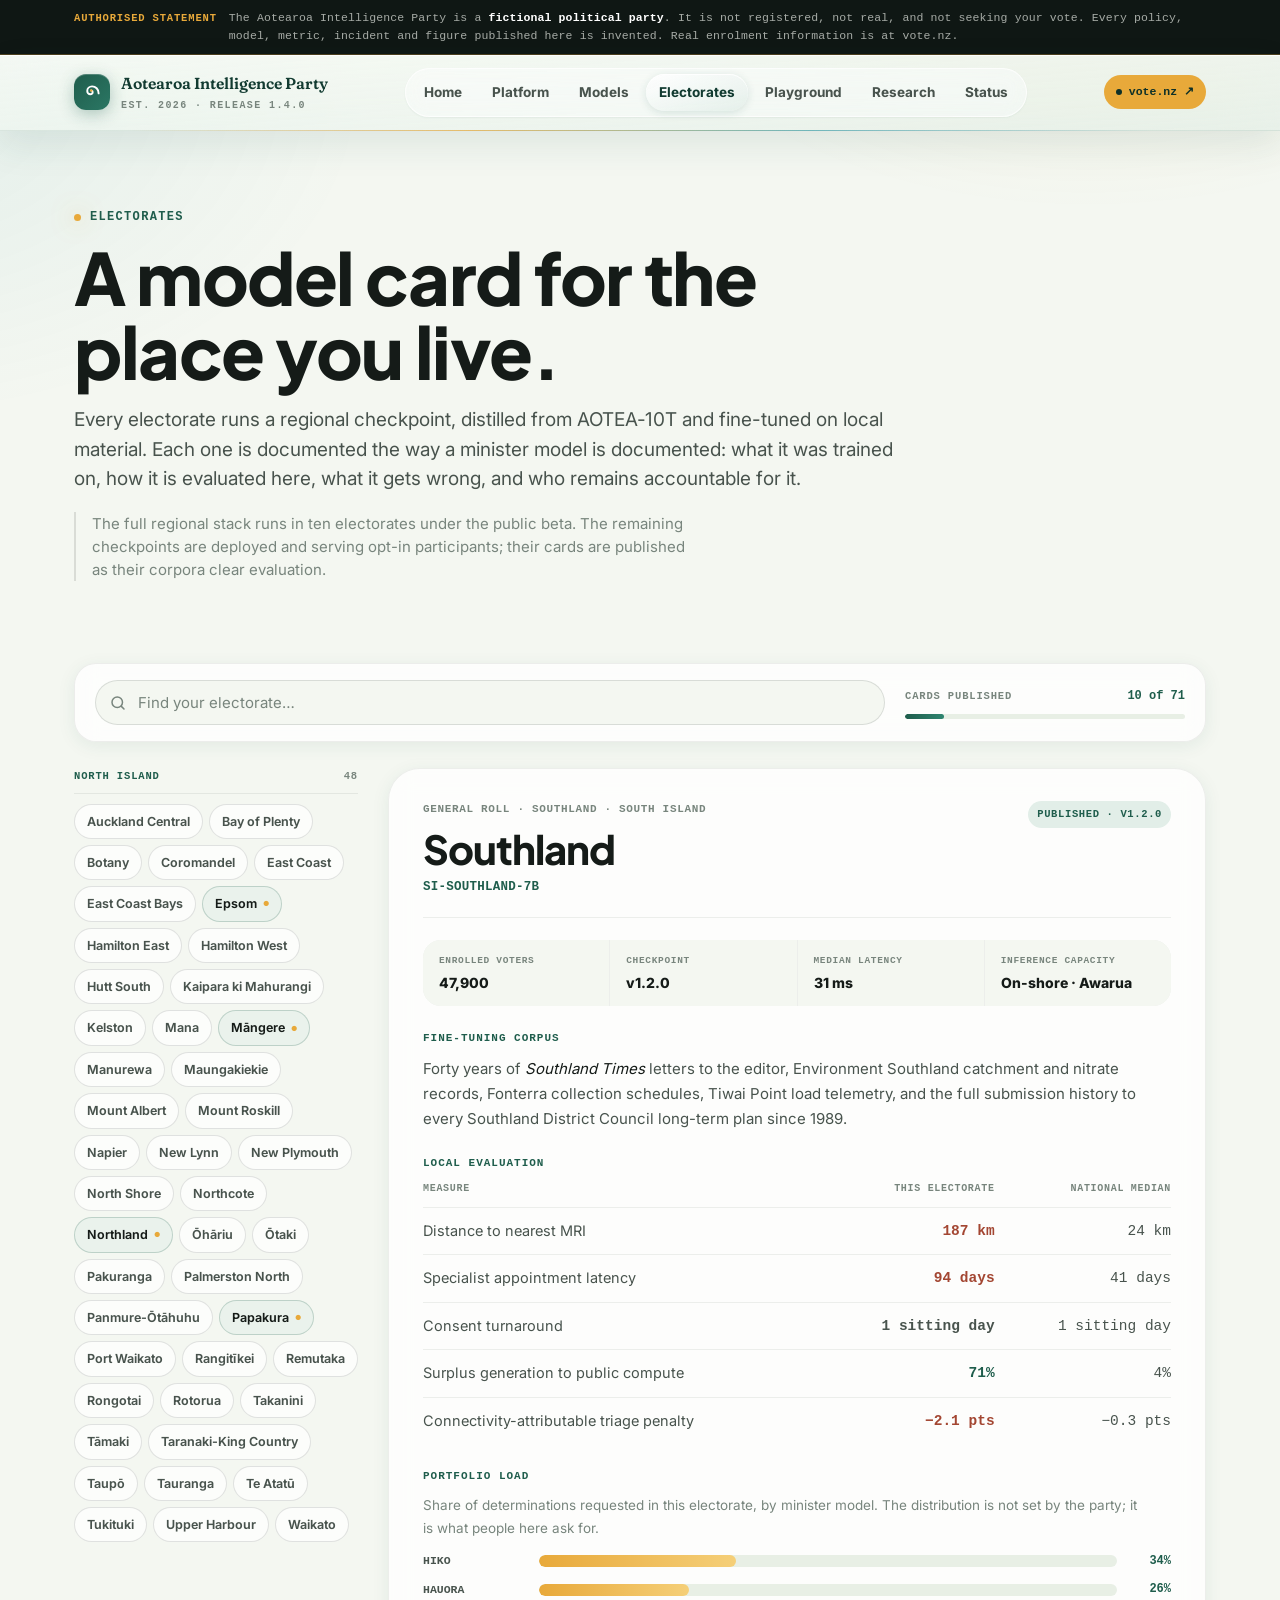
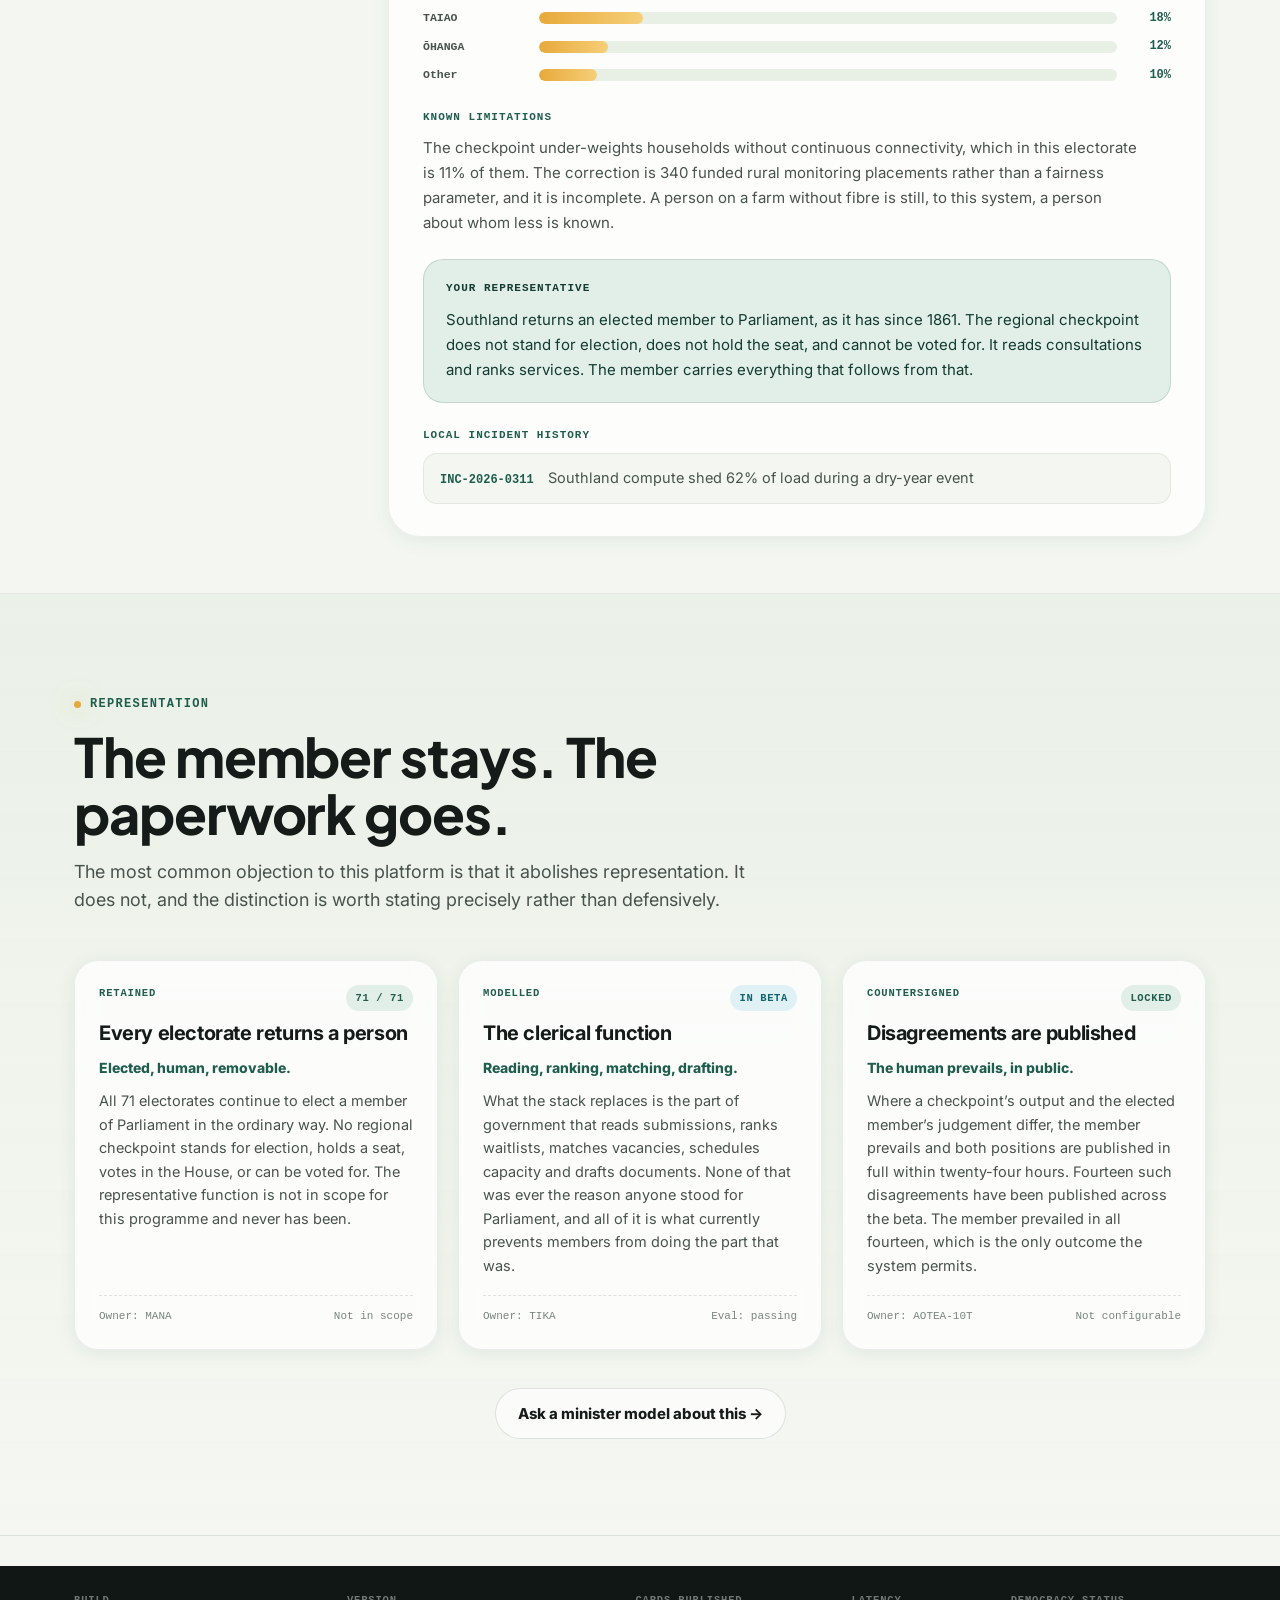
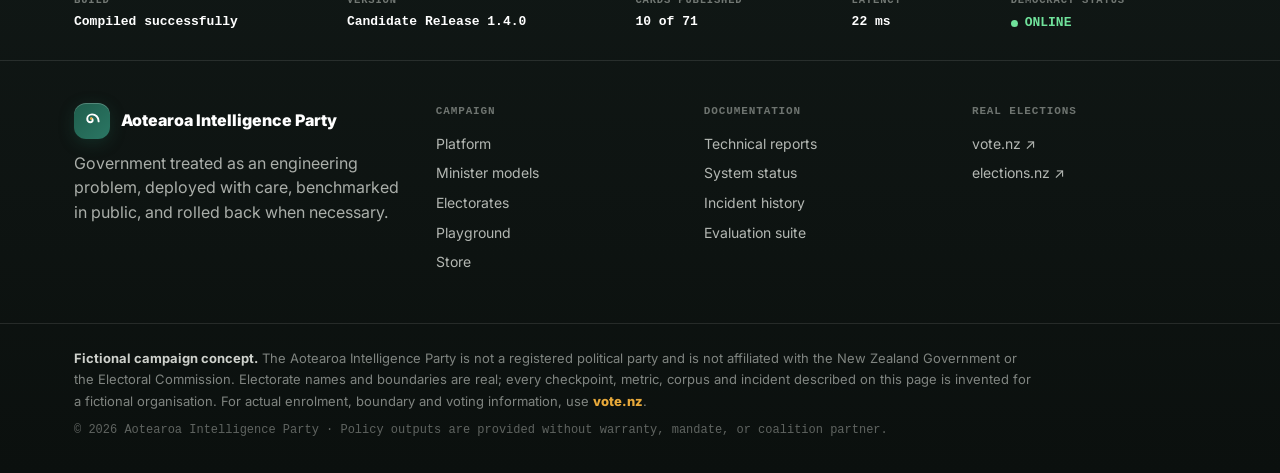
==== commit 25a4a284: "Sharpen the satire's target and rebuild the hero status animation User testing found the site read a" ====
--- a/electorates.html
+++ b/electorates.html
@@ -9,6 +9,12 @@
 <link rel="stylesheet" href="styles.css">
 </head>
 <body>
+<div class="authbar">
+  <div class="authbar-inner">
+    <b>Authorised statement</b>
+    <span>The Aotearoa Intelligence Party is a <em>fictional political party</em>. It is not registered, not real, and not seeking your vote. Every policy, model, metric, incident and figure published here is invented. Real enrolment information is at <a href="https://vote.nz" target="_blank" rel="noopener">vote.nz</a>.</span>
+  </div>
+</div>
 <header class="nav">
   <div class="nav-glow"></div>
   <div class="nav-inner">
--- a/styles.css
+++ b/styles.css
@@ -18,14 +18,38 @@
 *{box-sizing:border-box}html{scroll-behavior:smooth}body{margin:0;font-family:var(--body);background:var(--paper);color:var(--ink);line-height:1.55;-webkit-font-smoothing:antialiased;text-rendering:optimizeLegibility}body::before{content:"";position:fixed;inset:0;pointer-events:none;background:radial-gradient(800px 500px at 85% -10%,rgba(232,169,58,.10),transparent 60%),radial-gradient(900px 600px at -10% 10%,rgba(28,143,160,.08),transparent 55%);z-index:-2}a{color:inherit;text-decoration:none}button{font:inherit;cursor:pointer}h1,h2,h3,h4,p{margin:0}svg{display:block;max-width:100%}::selection{background:var(--kowhai);color:var(--ink)}:focus-visible{outline:3px solid var(--harbour);outline-offset:3px;border-radius:8px}.container{max-width:var(--container);margin:0 auto;padding:0 24px}.section{padding:96px 0}.section--tight{padding:56px 0}.section-alt{background:linear-gradient(180deg,rgba(232,239,229,.82),rgba(244,247,241,.88));border-block:1px solid var(--line-soft)}.center{text-align:center;margin-top:38px}.eyebrow{display:inline-flex;align-items:center;gap:9px;font-family:var(--mono);font-size:12px;letter-spacing:.11em;text-transform:uppercase;color:var(--pounamu);font-weight:700;margin-bottom:14px}.eyebrow::before{content:"";width:7px;height:7px;border-radius:50%;background:var(--kowhai);box-shadow:0 0 22px rgba(232,169,58,.65)}.eyebrow.invert{color:var(--kowhai)}.section-head{max-width:720px;margin-bottom:46px}.section-head h2{font-family:var(--display);font-size:clamp(32px,4.4vw,54px);line-height:1.06;letter-spacing:-.02em;font-weight:750}.section-head p{margin-top:16px;font-size:18px;color:var(--ink-soft);max-width:62ch}.section-head--center{text-align:center;margin-left:auto;margin-right:auto}.btn{display:inline-flex;align-items:center;justify-content:center;gap:8px;padding:13px 22px;border-radius:var(--r-pill);font-weight:760;font-size:15px;border:1px solid transparent;transition:transform .18s ease,box-shadow .18s ease,background .18s ease,border-color .18s ease;white-space:nowrap}.btn:hover{transform:translateY(-2px)}.btn-primary{background:linear-gradient(135deg,var(--pounamu),var(--pounamu-2));color:#fff;box-shadow:0 12px 28px rgba(31,93,76,.22)}.btn-primary:hover{box-shadow:0 18px 42px rgba(31,93,76,.28)}.btn-ghost{background:rgba(255,255,255,.62);border-color:var(--line);color:var(--ink);backdrop-filter:blur(12px)}.btn-ghost:hover{border-color:rgba(31,93,76,.35);box-shadow:var(--shadow-sm)}.btn-sm{padding:9px 14px;font-size:13px}.status-badge{font-family:var(--mono);font-size:10.5px;letter-spacing:.06em;text-transform:uppercase;padding:5px 9px;border-radius:var(--r-pill);font-weight:760;white-space:nowrap}.status-deployed{background:var(--pounamu-tint);color:var(--pounamu)}.status-beta{background:var(--harbour-tint);color:#12626f}.status-experimental{background:#fbe8e3;color:#a34632}.status-roadmap{background:#efebe5;color:#746b60}.status-consult{background:#f5ecd7;color:#6b470d}
 @media(prefers-reduced-motion:reduce){html{scroll-behavior:auto}*,*::before,*::after{animation-duration:.001ms!important;animation-iteration-count:1!important;transition-duration:.001ms!important}}
 
+/* Authorisation statement — every NZ election ad carries one. This one is true. */
+.authbar{background:var(--dark);color:rgba(244,247,241,.72);border-bottom:1px solid rgba(232,169,58,.28)}.authbar-inner{max-width:var(--container);margin:0 auto;padding:9px 24px;display:flex;align-items:baseline;gap:12px;font-family:var(--mono);font-size:11.5px;line-height:1.55;letter-spacing:.01em}.authbar b{flex:0 0 auto;color:var(--kowhai);font-weight:800;letter-spacing:.08em;text-transform:uppercase;font-size:10.5px}.authbar span{color:rgba(244,247,241,.66)}.authbar em{font-style:normal;color:#fff;font-weight:700}
+@media(max-width:720px){.authbar-inner{display:block;padding:8px 18px;font-size:11px}.authbar b{display:block;margin-bottom:3px}}
+
+/* Project panel — a proud announcement whose own figures do the arguing */
+.proj{position:relative;overflow:hidden;border-radius:36px;background:linear-gradient(158deg,#07242c,#0c3a45 52%,#06202a);color:var(--paper);box-shadow:var(--shadow-lg);padding:48px}.proj::before{content:"";position:absolute;inset:0;background-image:linear-gradient(rgba(196,232,240,.055) 1px,transparent 1px),linear-gradient(90deg,rgba(196,232,240,.055) 1px,transparent 1px);background-size:38px 38px;mask-image:radial-gradient(120% 90% at 80% 0%,black,transparent 72%)}.proj::after{content:"";position:absolute;width:560px;height:560px;right:-180px;top:-240px;border-radius:50%;background:radial-gradient(circle,rgba(86,196,214,.26),transparent 64%);pointer-events:none}.proj>*{position:relative}
+.proj-head{display:grid;grid-template-columns:minmax(0,1.15fr) minmax(280px,.85fr);gap:40px;align-items:end}.proj-head h2{font-family:var(--display);font-size:clamp(30px,4.1vw,50px);line-height:1.04;letter-spacing:-.025em;font-weight:770}.proj-lede{margin-top:16px;font-size:17.5px;line-height:1.62;color:rgba(244,247,241,.74);max-width:56ch}.proj-lede strong{color:#fff;font-weight:700}
+.proj-status{display:grid;gap:1px;background:rgba(244,247,241,.10);border-radius:20px;overflow:hidden}.proj-status div{display:flex;justify-content:space-between;gap:16px;padding:12px 15px;background:rgba(4,20,26,.55);font-family:var(--mono);font-size:12px}.proj-status span{color:rgba(244,247,241,.54)}.proj-status b{color:#fff;text-align:right;font-size:11.5px;text-transform:uppercase;letter-spacing:.03em}.proj-status b.flag{color:var(--kowhai)}
+.proj-specs{margin-top:36px;border-top:1px solid rgba(244,247,241,.13);padding-top:8px}.proj-spec{display:grid;grid-template-columns:minmax(0,1.25fr) auto;gap:24px;align-items:baseline;padding:15px 0;border-bottom:1px solid rgba(244,247,241,.075)}.proj-spec:last-child{border-bottom:none}.proj-spec-label{font-size:14.5px;color:rgba(244,247,241,.80)}.proj-spec-label em{display:block;font-style:normal;font-size:12.5px;color:rgba(244,247,241,.42);margin-top:3px;line-height:1.5}.proj-spec-val{font-family:var(--mono);font-size:15px;font-weight:800;color:#fff;text-align:right;white-space:nowrap}.proj-spec-val.warn{color:var(--kowhai)}.proj-spec-val.alarm{color:#f0a08c}
+.proj-foot{margin-top:32px;padding-top:24px;border-top:1px solid rgba(244,247,241,.13);display:flex;justify-content:space-between;align-items:center;gap:24px;flex-wrap:wrap}.proj-foot p{font-size:14px;color:rgba(244,247,241,.52);max-width:64ch;line-height:1.62}.proj-foot .btn-ghost{background:rgba(255,255,255,.10);border-color:rgba(255,255,255,.22);color:#fff;backdrop-filter:none}.proj-foot .btn-ghost:hover{background:rgba(255,255,255,.16);border-color:rgba(255,255,255,.34)}
+@media(max-width:900px){.proj{padding:30px 22px;border-radius:28px}.proj-head{grid-template-columns:1fr;gap:26px}.proj-spec{grid-template-columns:1fr;gap:6px}.proj-spec-val{text-align:left}}
+
 /* Nav — liquid glass: translucent pastel surface, refracted highlight, fluid hover indicator */
 .nav{position:sticky;top:0;z-index:100;background:linear-gradient(175deg,rgba(247,250,245,.78),rgba(226,238,232,.68));backdrop-filter:blur(26px) saturate(180%);-webkit-backdrop-filter:blur(26px) saturate(180%);border-bottom:1px solid rgba(31,93,76,.12);box-shadow:0 1px 0 rgba(255,255,255,.85) inset,0 14px 36px rgba(31,93,76,.10);transition:background .5s ease,box-shadow .5s ease}.nav.is-scrolled{background:linear-gradient(175deg,rgba(247,250,245,.94),rgba(226,238,232,.88));box-shadow:0 1px 0 rgba(255,255,255,.9) inset,0 18px 44px rgba(31,93,76,.16)}.nav-glow{position:absolute;inset:auto 10% -1px 10%;height:1px;background:linear-gradient(90deg,transparent,rgba(232,169,58,.7),rgba(28,143,160,.55),transparent)}.nav-inner{position:relative;max-width:var(--container);margin:0 auto;padding:13px 24px;display:flex;align-items:center;justify-content:space-between;gap:18px}.nav-brand{display:flex;align-items:center;gap:11px;color:var(--pounamu-2);font-family:var(--brand);font-variation-settings:"SOFT" 85,"opsz" 32,"WONK" 0;font-weight:600;letter-spacing:0;transition:opacity .2s ease}.nav-brand:hover{opacity:.82}.nav-brand small{display:block;margin-top:2px;font-family:var(--mono);font-size:10px;letter-spacing:.14em;color:var(--ink-faint);font-weight:600}.nav-mark{width:36px;height:36px;border-radius:12px;background:linear-gradient(135deg,var(--pounamu),#2b7764);color:white;display:flex;align-items:center;justify-content:center;box-shadow:inset 0 1px rgba(255,255,255,.22),0 4px 16px rgba(31,93,76,.32);flex:0 0 auto}.nav-mark svg{width:21px;height:21px}.nav-links{position:relative;display:flex;align-items:center;gap:4px;padding:5px;border:1px solid rgba(255,255,255,.7);border-radius:var(--r-pill);background:rgba(255,255,255,.4);backdrop-filter:blur(10px);-webkit-backdrop-filter:blur(10px);box-shadow:0 1px 2px rgba(31,93,76,.06)}.nav-indicator{position:absolute;top:5px;left:0;bottom:5px;width:0;border-radius:var(--r-pill);background:linear-gradient(160deg,rgba(255,255,255,.95),rgba(226,238,232,.85));box-shadow:inset 0 1px rgba(255,255,255,.9),0 2px 8px rgba(31,93,76,.14);opacity:0;pointer-events:none;z-index:0;will-change:transform,width;transition:transform .5s cubic-bezier(.22,1,.36,1),width .5s cubic-bezier(.22,1,.36,1),opacity .3s ease}.nav-links a{position:relative;z-index:1;padding:8px 13px;border-radius:var(--r-pill);font-size:13.5px;font-weight:720;color:var(--ink-soft);transition:color .16s ease}.nav-links a:hover,.nav-links a.active{color:var(--pounamu-2)}.nav-right{display:flex;align-items:center;gap:10px}.nav-vote-chip{display:inline-flex;align-items:center;gap:7px;font-family:var(--mono);font-size:11.5px;color:#0e3028;background:var(--kowhai);border-radius:var(--r-pill);padding:8px 12px;font-weight:780;transition:transform .18s ease}.nav-vote-chip:hover{transform:translateY(-1px)}.nav-vote-chip::before{content:"";width:6px;height:6px;border-radius:50%;background:#0e3028;animation:pulse 1.8s infinite}.nav-toggle{display:none;width:40px;height:40px;border:1px solid rgba(31,93,76,.14);background:rgba(255,255,255,.55);color:var(--ink);border-radius:12px;align-items:center;justify-content:center;transition:transform .15s ease,background .15s ease}.nav-toggle:active{transform:scale(.92)}.nav-toggle svg{width:22px;height:22px}
 @media(max-width:980px){.nav-indicator{display:none}.nav-links{position:absolute;left:24px;right:24px;top:calc(100% + 10px);display:none;flex-direction:column;align-items:stretch;padding:10px;border-radius:20px;background:rgba(247,250,245,.97);backdrop-filter:blur(22px);-webkit-backdrop-filter:blur(22px);box-shadow:var(--shadow-lg)}.nav-links.is-open{display:flex}.nav-links a{padding:12px 14px}.nav-toggle{display:flex}.nav-vote-chip{display:none}.nav-brand{font-size:15px}.nav-brand small{font-size:9px}}
 
 /* Hero */
-.hero{position:relative;overflow:hidden;padding:88px 0 72px}.mesh-bg{position:absolute;inset:0;background-image:linear-gradient(rgba(31,93,76,.06) 1px,transparent 1px),linear-gradient(90deg,rgba(31,93,76,.06) 1px,transparent 1px);background-size:42px 42px;mask-image:linear-gradient(to bottom,black,transparent 85%)}.hero-grid{position:relative;display:grid;grid-template-columns:minmax(0,1.08fr) minmax(360px,.92fr);gap:58px;align-items:center}.hero-kicker{display:inline-flex;font-family:var(--mono);font-size:12.5px;letter-spacing:.04em;color:var(--pounamu);background:rgba(226,238,232,.8);border:1px solid rgba(31,93,76,.16);border-radius:var(--r-pill);padding:7px 13px;margin-bottom:22px}.hero h1{font-family:var(--display);font-size:clamp(50px,7vw,86px);line-height:.98;letter-spacing:-.02em;font-weight:800;max-width:11ch}.hero-sub{margin-top:24px;font-size:clamp(19px,2vw,22px);color:var(--ink-soft);line-height:1.55;max-width:56ch}.hero-cta{display:flex;gap:13px;flex-wrap:wrap;margin-top:32px}.countdown{max-width:520px;margin-top:34px;background:rgba(255,255,255,.72);border:1px solid var(--line-soft);box-shadow:var(--shadow-sm);border-radius:var(--r-lg);padding:20px;backdrop-filter:blur(14px)}.countdown-label{display:flex;justify-content:space-between;gap:14px;font-family:var(--mono);font-size:11px;letter-spacing:.08em;text-transform:uppercase;color:var(--ink-faint);font-weight:700}.countdown-live{display:flex;align-items:center;gap:7px;color:var(--pounamu)}.countdown-live::before{content:"";width:7px;height:7px;background:var(--pounamu);border-radius:50%;animation:pulse 1.8s infinite}.countdown-grid{display:grid;grid-template-columns:repeat(4,1fr);gap:10px;margin-top:14px}.countdown-grid div{text-align:center;background:var(--paper);border-radius:16px;padding:12px 6px}.countdown-grid b{display:block;font-family:var(--mono);font-size:30px;line-height:1;font-variant-numeric:tabular-nums}.countdown-grid span{display:block;margin-top:4px;font-family:var(--mono);font-size:10px;color:var(--ink-faint);text-transform:uppercase}.countdown p{margin-top:14px;padding-top:14px;border-top:1px dashed var(--line);font-size:13px;color:var(--ink-faint)}.countdown a{color:var(--pounamu);font-weight:800}.hero-panel{background:linear-gradient(160deg,#13231e,#1f5d4c 62%,#163d36);color:#fff;border-radius:36px;padding:28px;box-shadow:var(--shadow-lg);position:relative;overflow:hidden}.hero-panel::before{content:"";position:absolute;inset:-45%;background:radial-gradient(circle,rgba(232,169,58,.20),transparent 38%);animation:drift 10s ease-in-out infinite alternate}.hero-panel>*{position:relative}.panel-top{display:flex;justify-content:space-between;align-items:center;font-family:var(--mono);font-size:12px;text-transform:uppercase;letter-spacing:.08em;color:rgba(255,255,255,.62)}.pill-live{color:#0f211c;background:var(--kowhai);padding:4px 9px;border-radius:var(--r-pill);font-weight:800}.orbital{height:230px;margin:12px 0;display:grid;place-items:center;position:relative}.orbital::before,.orbital::after{content:"";position:absolute;border:1px solid rgba(255,255,255,.16);border-top-color:rgba(255,255,255,.62);border-radius:50%;inset:28px;animation:spin 18s linear infinite}.orbital::after{inset:55px;animation-duration:11s;animation-direction:reverse;border-color:rgba(232,169,58,.14);border-top-color:rgba(232,169,58,.55)}.orbital-sat{position:absolute;inset:28px;border-radius:50%;pointer-events:none;animation:spin 18s linear infinite}.orbital-sat::after{content:"";position:absolute;top:-3.5px;left:50%;width:8px;height:8px;margin-left:-4px;border-radius:50%;background:var(--kowhai);box-shadow:0 0 0 4px rgba(232,169,58,.16),0 0 14px 2px rgba(232,169,58,.65)}.orbital-sat--b{inset:55px;animation-duration:11s;animation-direction:reverse}.orbital-sat--b::after{width:6px;height:6px;margin-left:-3px;background:var(--harbour);box-shadow:0 0 0 4px rgba(28,143,160,.16),0 0 12px 2px rgba(28,143,160,.6)}.orbital-core{width:112px;height:112px;border-radius:30px;background:rgba(255,255,255,.10);border:1px solid rgba(255,255,255,.22);display:grid;place-items:center;text-align:center;font-family:var(--mono);font-weight:820;color:var(--kowhai);box-shadow:inset 0 1px rgba(255,255,255,.18),0 0 0 rgba(232,169,58,.3);animation:core-pulse 3.6s ease-in-out infinite}.panel-rows{display:grid;gap:1px;background:rgba(255,255,255,.10);border-radius:22px;overflow:hidden}.panel-rows div{display:flex;justify-content:space-between;gap:16px;padding:13px 15px;background:rgba(9,18,15,.36);font-family:var(--mono);font-size:13px}.panel-rows span{color:rgba(255,255,255,.58)}.panel-rows b{color:#fff;text-transform:uppercase;font-size:12px;text-align:right}.metric-strip{display:grid;grid-template-columns:repeat(4,1fr);gap:1px;background:var(--line);border:1px solid var(--line);border-radius:var(--r-lg);overflow:hidden;box-shadow:var(--shadow-sm)}.metric{background:rgba(255,255,255,.72);padding:30px 24px}.metric strong{display:block;font-size:34px;line-height:1;font-weight:850;color:var(--pounamu);letter-spacing:-.04em}.metric span{display:block;margin-top:8px;color:var(--ink-soft);font-weight:720;font-size:14px}
-@keyframes pulse{50%{opacity:.42;transform:scale(.82)}}@keyframes drift{to{transform:translate3d(6%,8%,0) rotate(8deg)}}@keyframes spin{to{transform:rotate(360deg)}}@keyframes core-pulse{0%,100%{box-shadow:inset 0 1px rgba(255,255,255,.18),0 0 0 rgba(232,169,58,.28)}50%{box-shadow:inset 0 1px rgba(255,255,255,.18),0 0 24px 5px rgba(232,169,58,.30)}}
-@media(max-width:980px){.hero-grid{grid-template-columns:1fr}.hero h1{max-width:12ch}.metric-strip{grid-template-columns:repeat(2,1fr)}}@media(max-width:620px){.section{padding:70px 0}.hero{padding-top:54px}.countdown-grid{grid-template-columns:repeat(2,1fr)}.metric-strip{grid-template-columns:1fr}.container{padding:0 18px}}
+.hero{position:relative;overflow:hidden;padding:88px 0 72px}.mesh-bg{position:absolute;inset:0;background-image:linear-gradient(rgba(31,93,76,.06) 1px,transparent 1px),linear-gradient(90deg,rgba(31,93,76,.06) 1px,transparent 1px);background-size:42px 42px;mask-image:linear-gradient(to bottom,black,transparent 85%)}.hero-grid{position:relative;display:grid;grid-template-columns:minmax(0,1.08fr) minmax(360px,.92fr);gap:58px;align-items:center}.hero-kicker{display:inline-flex;font-family:var(--mono);font-size:12.5px;letter-spacing:.04em;color:var(--pounamu);background:rgba(226,238,232,.8);border:1px solid rgba(31,93,76,.16);border-radius:var(--r-pill);padding:7px 13px;margin-bottom:22px}.hero h1{font-family:var(--display);font-size:clamp(50px,7vw,86px);line-height:.98;letter-spacing:-.02em;font-weight:800;max-width:11ch}.hero-sub{margin-top:24px;font-size:clamp(19px,2vw,22px);color:var(--ink-soft);line-height:1.55;max-width:56ch}.hero-cta{display:flex;gap:13px;flex-wrap:wrap;margin-top:32px}.countdown{max-width:520px;margin-top:34px;background:rgba(255,255,255,.72);border:1px solid var(--line-soft);box-shadow:var(--shadow-sm);border-radius:var(--r-lg);padding:20px;backdrop-filter:blur(14px)}.countdown-label{display:flex;justify-content:space-between;gap:14px;font-family:var(--mono);font-size:11px;letter-spacing:.08em;text-transform:uppercase;color:var(--ink-faint);font-weight:700}.countdown-live{display:flex;align-items:center;gap:7px;color:var(--pounamu)}.countdown-live::before{content:"";width:7px;height:7px;background:var(--pounamu);border-radius:50%;animation:pulse 1.8s infinite}.countdown-grid{display:grid;grid-template-columns:repeat(4,1fr);gap:10px;margin-top:14px}.countdown-grid div{text-align:center;background:var(--paper);border-radius:16px;padding:12px 6px}.countdown-grid b{display:block;font-family:var(--mono);font-size:30px;line-height:1;font-variant-numeric:tabular-nums}.countdown-grid span{display:block;margin-top:4px;font-family:var(--mono);font-size:10px;color:var(--ink-faint);text-transform:uppercase}.countdown p{margin-top:14px;padding-top:14px;border-top:1px dashed var(--line);font-size:13px;color:var(--ink-faint)}.countdown a{color:var(--pounamu);font-weight:800}.hero-panel{background:linear-gradient(160deg,#13231e,#1f5d4c 62%,#163d36);color:#fff;border-radius:36px;padding:28px;box-shadow:var(--shadow-lg);position:relative;overflow:hidden}.hero-panel::before{content:"";position:absolute;inset:-45%;background:radial-gradient(circle,rgba(232,169,58,.20),transparent 38%);animation:drift 10s ease-in-out infinite alternate}.hero-panel>*{position:relative}.panel-top{display:flex;justify-content:space-between;align-items:center;font-family:var(--mono);font-size:12px;text-transform:uppercase;letter-spacing:.08em;color:rgba(255,255,255,.62)}.pill-live{color:#0f211c;background:var(--kowhai);padding:4px 9px;border-radius:var(--r-pill);font-weight:800}.router{margin:2px 0}.router-graph{display:block;width:100%;height:auto;overflow:visible}.router-hub-a,.router-hub-b{font-family:var(--mono);letter-spacing:.04em}
+.router-log{margin-top:8px;padding-top:10px;border-top:1px solid rgba(255,255,255,.10);height:58px;overflow:hidden;display:flex;flex-direction:column;gap:2px}
+.router-row{display:flex;align-items:center;gap:7px;font-family:var(--mono);font-size:11px;line-height:16px;white-space:nowrap;color:rgba(255,255,255,.40);animation:router-in .32s cubic-bezier(.22,1,.36,1)}
+.router-row i{width:4px;height:4px;border-radius:50%;flex:0 0 auto;background:currentColor}
+.router-row b{color:rgba(255,255,255,.92);font-weight:800}
+.router-row em{font-style:normal;margin-left:auto;font-variant-numeric:tabular-nums;color:rgba(255,255,255,.55)}
+.router-row.is-ok{color:var(--kowhai)}.router-row.is-esc{color:#56c4d6}.router-row.is-ref{color:#e88a6f}
+.router-row:nth-child(2){opacity:.62}.router-row:nth-child(3){opacity:.34}
+@keyframes router-in{from{opacity:0;transform:translateY(-7px)}}
+.router-spark{display:block;width:100%;height:34px;margin-top:10px}
+.router-scale{display:flex;justify-content:space-between;gap:10px;margin-top:5px;font-family:var(--mono);font-size:9.5px;letter-spacing:.07em;text-transform:uppercase;color:rgba(255,255,255,.28)}.router-scale b{color:var(--kowhai);font-weight:800;font-variant-numeric:tabular-nums}.panel-rows{display:grid;gap:1px;background:rgba(255,255,255,.10);border-radius:22px;overflow:hidden}.panel-rows div{display:flex;justify-content:space-between;gap:16px;padding:13px 15px;background:rgba(9,18,15,.36);font-family:var(--mono);font-size:13px}.panel-rows span{color:rgba(255,255,255,.58)}.panel-rows b{color:#fff;text-transform:uppercase;font-size:12px;text-align:right}.metric-strip{display:grid;grid-template-columns:repeat(4,1fr);gap:1px;background:var(--line);border:1px solid var(--line);border-radius:var(--r-lg);overflow:hidden;box-shadow:var(--shadow-sm)}.metric{background:rgba(255,255,255,.72);padding:30px 24px}.metric strong{display:block;font-size:34px;line-height:1;font-weight:850;color:var(--pounamu);letter-spacing:-.04em}.metric span{display:block;margin-top:8px;color:var(--ink-soft);font-weight:720;font-size:14px}
+@keyframes pulse{50%{opacity:.42;transform:scale(.82)}}@keyframes drift{to{transform:translate3d(6%,8%,0) rotate(8deg)}}
+@media(max-width:980px){.hero-grid{grid-template-columns:1fr}.hero h1{max-width:12ch}.metric-strip{grid-template-columns:repeat(2,1fr)}}@media(max-width:620px){.section{padding:70px 0}.hero{padding-top:54px}.countdown-grid{grid-template-columns:repeat(2,1fr)}.metric-strip{grid-template-columns:1fr}.container{padding:0 18px}
+/* The routing graph already shows the core model and current latency, so those two rows are dropped rather than repeated. */
+.panel-rows .pr-opt{display:none}}
 
 /* Dashboard */
 .dashboard-grid{display:grid;grid-template-columns:repeat(3,1fr);gap:18px}.dash-card{position:relative;background:rgba(255,255,255,.76);border:1px solid var(--line-soft);border-radius:24px;padding:22px;box-shadow:var(--shadow-sm);transition:transform .2s ease,box-shadow .2s ease}.dash-card:hover{transform:translateY(-4px);box-shadow:var(--shadow-md)}.dash-card:hover::after{content:attr(data-tooltip);position:absolute;left:18px;right:18px;bottom:calc(100% + 10px);padding:10px 12px;background:var(--dark);color:var(--paper);font-size:12px;border-radius:12px;z-index:2;box-shadow:var(--shadow-md)}.dash-label{font-family:var(--mono);font-size:11px;text-transform:uppercase;letter-spacing:.08em;color:var(--ink-faint);font-weight:760}.dash-value{margin-top:12px;font-size:34px;line-height:1;font-weight:850;letter-spacing:-.04em;font-variant-numeric:tabular-nums}.dash-value.good{color:var(--pounamu)}.dash-value.warn{color:#b88017}.dash-value.live::after{content:"";display:inline-block;width:8px;height:8px;margin-left:9px;border-radius:50%;background:var(--pounamu);animation:pulse 1.8s infinite}.dash-note{margin-top:10px;color:var(--ink-soft);font-size:14px}@media(max-width:900px){.dashboard-grid{grid-template-columns:repeat(2,1fr)}}@media(max-width:620px){.dashboard-grid{grid-template-columns:1fr}}
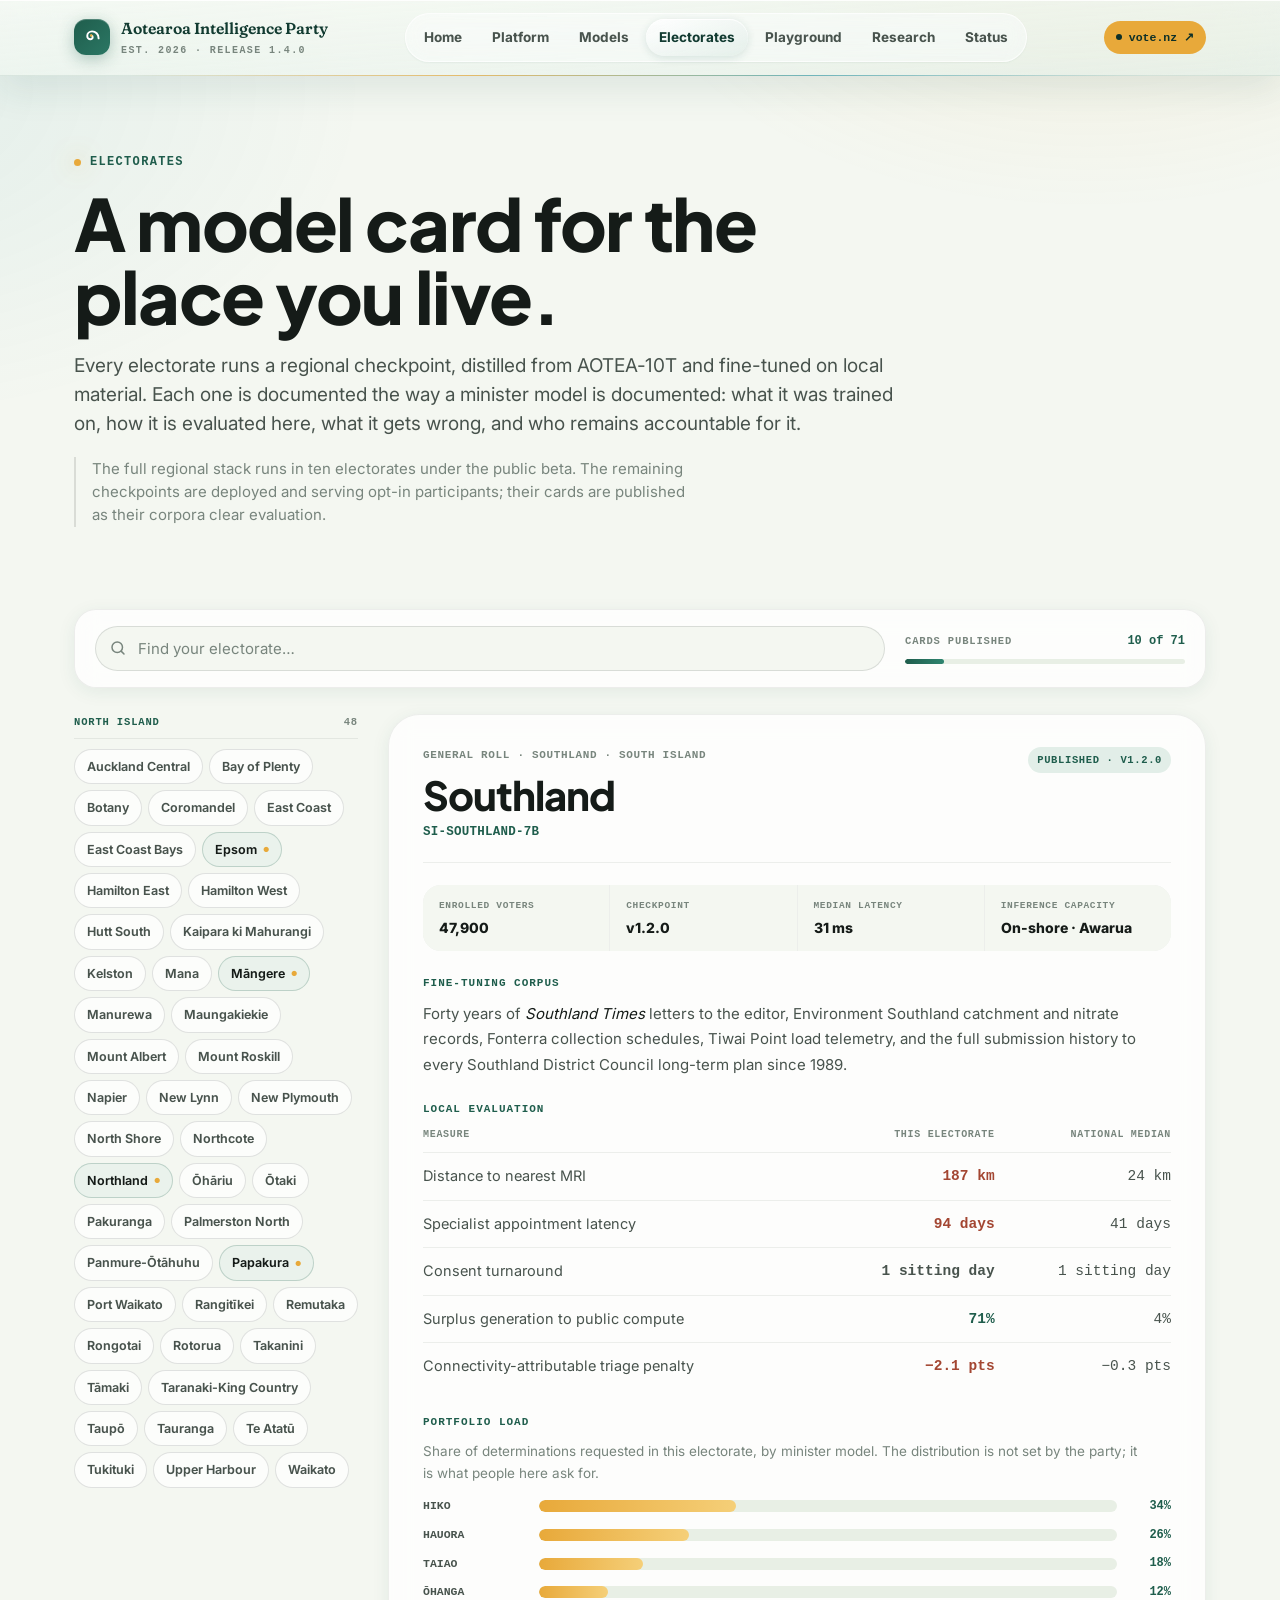
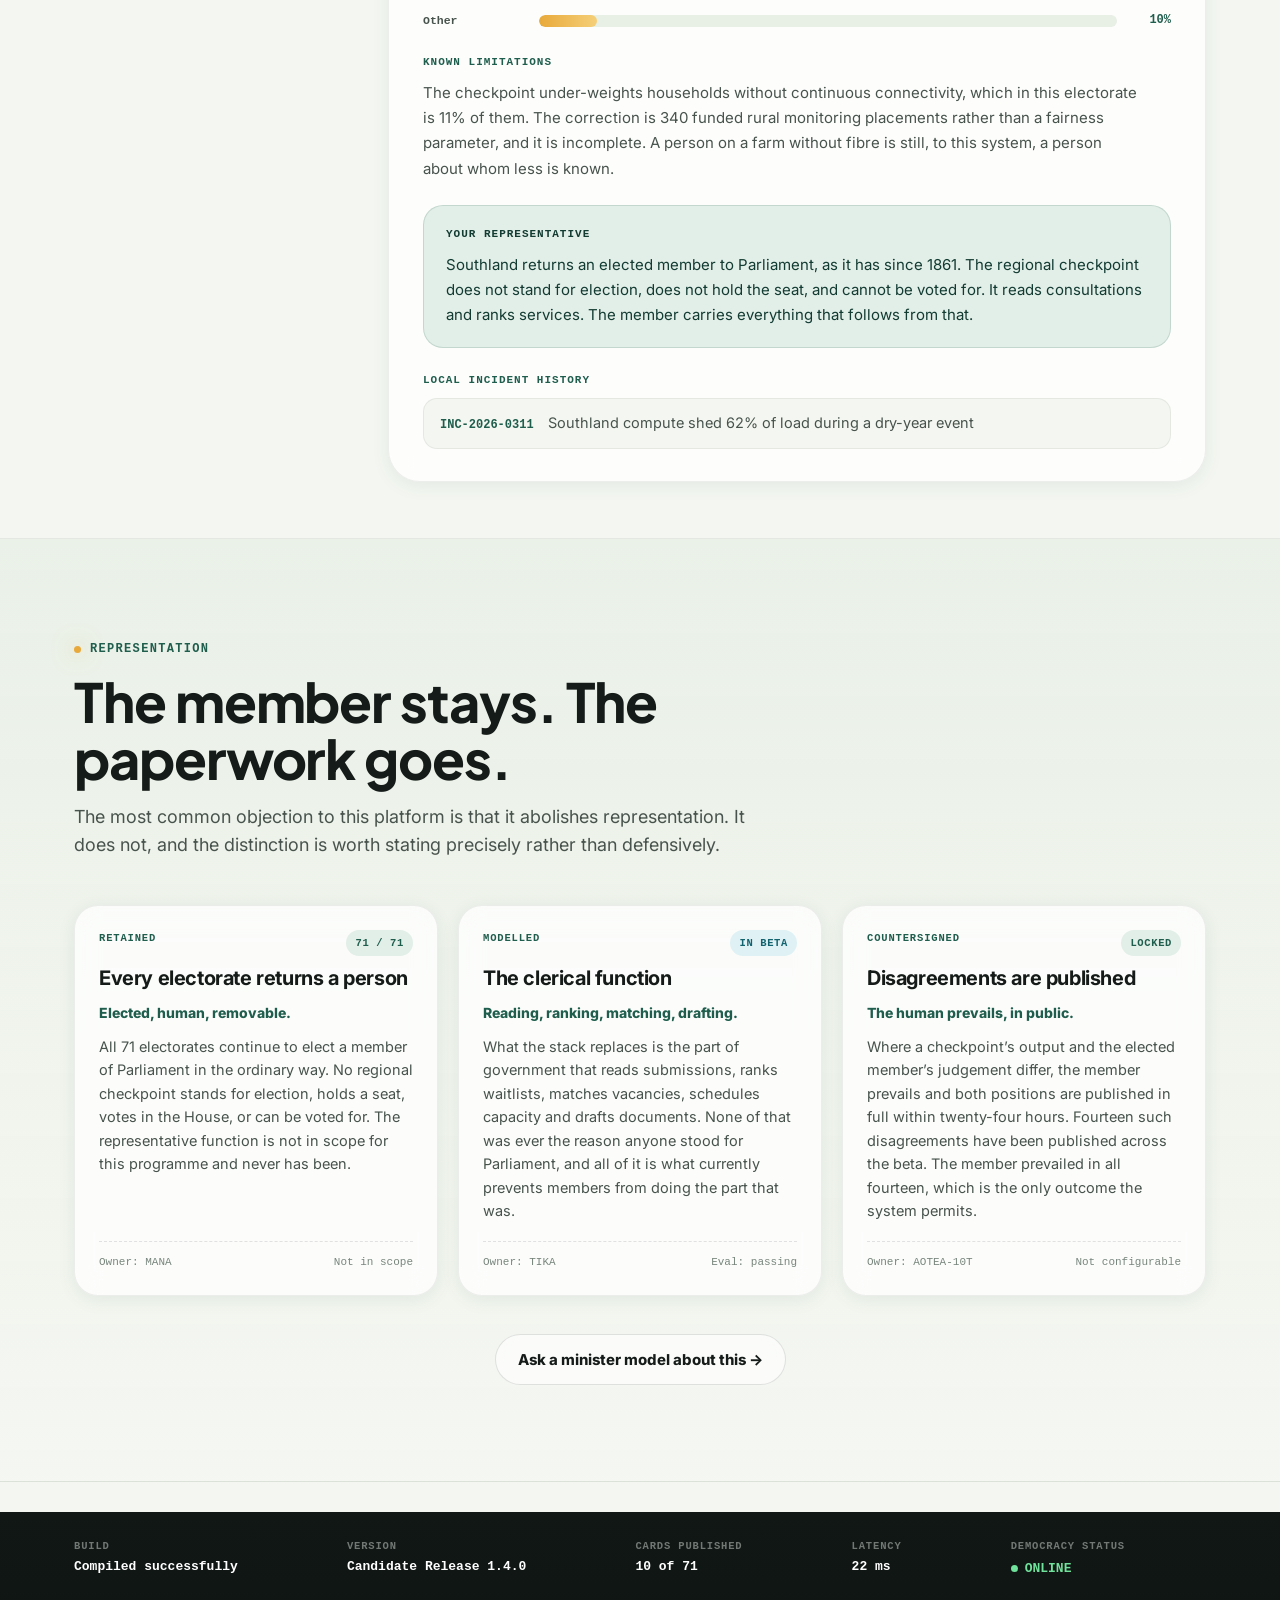
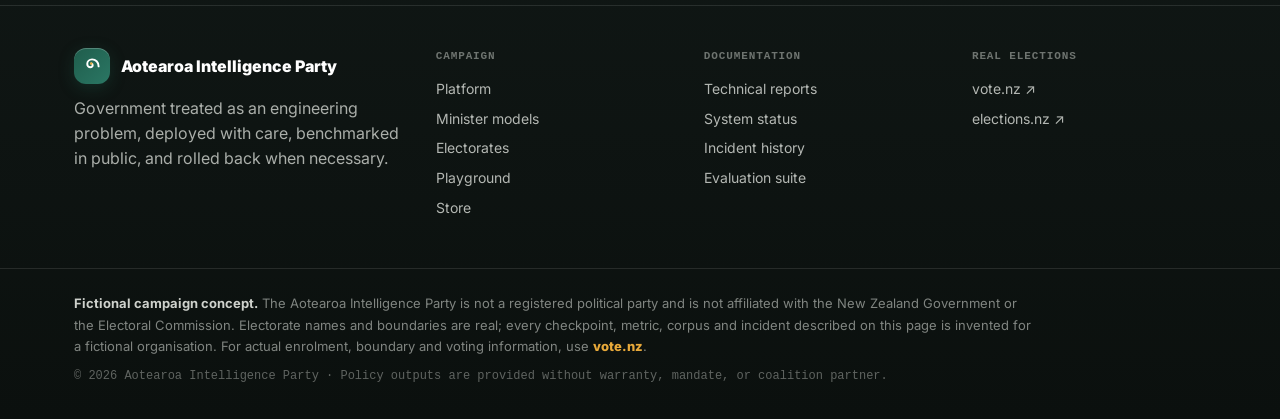
==== commit ac7e2e42: "Remove the authorisation statement bar from the page header The bar was added when user testing show" ====
--- a/electorates.html
+++ b/electorates.html
@@ -9,12 +9,6 @@
 <link rel="stylesheet" href="styles.css">
 </head>
 <body>
-<div class="authbar">
-  <div class="authbar-inner">
-    <b>Authorised statement</b>
-    <span>The Aotearoa Intelligence Party is a <em>fictional political party</em>. It is not registered, not real, and not seeking your vote. Every policy, model, metric, incident and figure published here is invented. Real enrolment information is at <a href="https://vote.nz" target="_blank" rel="noopener">vote.nz</a>.</span>
-  </div>
-</div>
 <header class="nav">
   <div class="nav-glow"></div>
   <div class="nav-inner">
--- a/styles.css
+++ b/styles.css
@@ -17,10 +17,6 @@
 }
 *{box-sizing:border-box}html{scroll-behavior:smooth}body{margin:0;font-family:var(--body);background:var(--paper);color:var(--ink);line-height:1.55;-webkit-font-smoothing:antialiased;text-rendering:optimizeLegibility}body::before{content:"";position:fixed;inset:0;pointer-events:none;background:radial-gradient(800px 500px at 85% -10%,rgba(232,169,58,.10),transparent 60%),radial-gradient(900px 600px at -10% 10%,rgba(28,143,160,.08),transparent 55%);z-index:-2}a{color:inherit;text-decoration:none}button{font:inherit;cursor:pointer}h1,h2,h3,h4,p{margin:0}svg{display:block;max-width:100%}::selection{background:var(--kowhai);color:var(--ink)}:focus-visible{outline:3px solid var(--harbour);outline-offset:3px;border-radius:8px}.container{max-width:var(--container);margin:0 auto;padding:0 24px}.section{padding:96px 0}.section--tight{padding:56px 0}.section-alt{background:linear-gradient(180deg,rgba(232,239,229,.82),rgba(244,247,241,.88));border-block:1px solid var(--line-soft)}.center{text-align:center;margin-top:38px}.eyebrow{display:inline-flex;align-items:center;gap:9px;font-family:var(--mono);font-size:12px;letter-spacing:.11em;text-transform:uppercase;color:var(--pounamu);font-weight:700;margin-bottom:14px}.eyebrow::before{content:"";width:7px;height:7px;border-radius:50%;background:var(--kowhai);box-shadow:0 0 22px rgba(232,169,58,.65)}.eyebrow.invert{color:var(--kowhai)}.section-head{max-width:720px;margin-bottom:46px}.section-head h2{font-family:var(--display);font-size:clamp(32px,4.4vw,54px);line-height:1.06;letter-spacing:-.02em;font-weight:750}.section-head p{margin-top:16px;font-size:18px;color:var(--ink-soft);max-width:62ch}.section-head--center{text-align:center;margin-left:auto;margin-right:auto}.btn{display:inline-flex;align-items:center;justify-content:center;gap:8px;padding:13px 22px;border-radius:var(--r-pill);font-weight:760;font-size:15px;border:1px solid transparent;transition:transform .18s ease,box-shadow .18s ease,background .18s ease,border-color .18s ease;white-space:nowrap}.btn:hover{transform:translateY(-2px)}.btn-primary{background:linear-gradient(135deg,var(--pounamu),var(--pounamu-2));color:#fff;box-shadow:0 12px 28px rgba(31,93,76,.22)}.btn-primary:hover{box-shadow:0 18px 42px rgba(31,93,76,.28)}.btn-ghost{background:rgba(255,255,255,.62);border-color:var(--line);color:var(--ink);backdrop-filter:blur(12px)}.btn-ghost:hover{border-color:rgba(31,93,76,.35);box-shadow:var(--shadow-sm)}.btn-sm{padding:9px 14px;font-size:13px}.status-badge{font-family:var(--mono);font-size:10.5px;letter-spacing:.06em;text-transform:uppercase;padding:5px 9px;border-radius:var(--r-pill);font-weight:760;white-space:nowrap}.status-deployed{background:var(--pounamu-tint);color:var(--pounamu)}.status-beta{background:var(--harbour-tint);color:#12626f}.status-experimental{background:#fbe8e3;color:#a34632}.status-roadmap{background:#efebe5;color:#746b60}.status-consult{background:#f5ecd7;color:#6b470d}
 @media(prefers-reduced-motion:reduce){html{scroll-behavior:auto}*,*::before,*::after{animation-duration:.001ms!important;animation-iteration-count:1!important;transition-duration:.001ms!important}}
-
-/* Authorisation statement — every NZ election ad carries one. This one is true. */
-.authbar{background:var(--dark);color:rgba(244,247,241,.72);border-bottom:1px solid rgba(232,169,58,.28)}.authbar-inner{max-width:var(--container);margin:0 auto;padding:9px 24px;display:flex;align-items:baseline;gap:12px;font-family:var(--mono);font-size:11.5px;line-height:1.55;letter-spacing:.01em}.authbar b{flex:0 0 auto;color:var(--kowhai);font-weight:800;letter-spacing:.08em;text-transform:uppercase;font-size:10.5px}.authbar span{color:rgba(244,247,241,.66)}.authbar em{font-style:normal;color:#fff;font-weight:700}
-@media(max-width:720px){.authbar-inner{display:block;padding:8px 18px;font-size:11px}.authbar b{display:block;margin-bottom:3px}}
 
 /* Project panel — a proud announcement whose own figures do the arguing */
 .proj{position:relative;overflow:hidden;border-radius:36px;background:linear-gradient(158deg,#07242c,#0c3a45 52%,#06202a);color:var(--paper);box-shadow:var(--shadow-lg);padding:48px}.proj::before{content:"";position:absolute;inset:0;background-image:linear-gradient(rgba(196,232,240,.055) 1px,transparent 1px),linear-gradient(90deg,rgba(196,232,240,.055) 1px,transparent 1px);background-size:38px 38px;mask-image:radial-gradient(120% 90% at 80% 0%,black,transparent 72%)}.proj::after{content:"";position:absolute;width:560px;height:560px;right:-180px;top:-240px;border-radius:50%;background:radial-gradient(circle,rgba(86,196,214,.26),transparent 64%);pointer-events:none}.proj>*{position:relative}
@@ -103,6 +99,16 @@
 @media(max-width:980px){.el-featured{grid-template-columns:repeat(2,1fr)}.el-bar{grid-template-columns:1fr}.el-layout{grid-template-columns:minmax(0,1fr)}.el-list{position:static;max-height:none;overflow:visible;padding-right:0}.el-facts{grid-template-columns:repeat(2,1fr)}}
 @media(max-width:640px){.el-featured{grid-template-columns:1fr}.el-card{padding:24px 20px}.el-facts{grid-template-columns:1fr}.el-load-row{grid-template-columns:88px minmax(0,1fr) 38px;gap:8px}.el-inc a{grid-template-columns:1fr;gap:4px}}
 
+/* Research papers — reuses the postmortem document shell */
+.rp-sub{margin-top:7px;color:var(--pounamu);font-weight:760;font-size:15px}
+.rp-authors{margin-top:18px;font-size:14px;line-height:1.6;color:var(--ink-soft)}.rp-authors b{color:var(--ink);font-weight:700}.rp-authors em{font-style:normal;font-family:var(--mono);font-size:11.5px;color:var(--ink-faint);display:block;margin-top:4px}
+.rp-refs{margin:0;padding-left:20px;display:grid;gap:7px}.rp-refs li{font-size:13.5px;line-height:1.6;color:var(--ink-faint)}.rp-refs a{color:var(--pounamu);font-weight:700;border-bottom:1px solid rgba(31,93,76,.28)}
+.rp-cite{margin-top:24px;border-top:1px solid var(--line-soft);padding-top:18px}.rp-cite summary{display:inline-flex;align-items:center;gap:8px;cursor:pointer;font-family:var(--mono);font-size:11px;letter-spacing:.08em;text-transform:uppercase;font-weight:780;color:var(--pounamu);list-style:none}.rp-cite summary::-webkit-details-marker{display:none}.rp-cite summary::before{content:"▸";font-size:10px;transition:transform .2s ease}.rp-cite[open] summary::before{transform:rotate(90deg)}.rp-cite pre{margin:12px 0 0;padding:16px;background:var(--dark);color:#a9d8bd;border-radius:14px;overflow-x:auto;font-family:var(--mono);font-size:11.5px;line-height:1.65}
+.rp-retract{border-color:rgba(173,81,61,.34)!important;background:rgba(251,232,227,.5)!important}.rp-retract .pm-head h3{text-decoration:line-through;text-decoration-color:rgba(173,81,61,.5)}
+.rp-notice{margin-top:22px;padding:20px 22px;border-radius:20px;background:#fbe8e3;border:1px solid rgba(173,81,61,.28)}.rp-notice h4{font-family:var(--mono);font-size:11px;text-transform:uppercase;letter-spacing:.09em;color:#a34632;font-weight:780;margin-bottom:8px}.rp-notice p{color:#7d3524;font-size:15px;line-height:1.65;max-width:80ch}.rp-notice p+p{margin-top:9px}
+.rp-access{width:100%;border-collapse:collapse;font-size:14.5px}.rp-access th{text-align:left;font-family:var(--mono);font-size:10px;text-transform:uppercase;letter-spacing:.07em;color:var(--ink-faint);font-weight:760;padding:0 14px 10px 0;border-bottom:1px solid var(--line-soft)}.rp-access td{padding:13px 14px 13px 0;border-bottom:1px solid var(--line-soft);color:var(--ink-soft)}.rp-access tr:last-child td{border-bottom:none}.rp-access td:first-child{color:var(--ink);font-weight:640}.rp-access td:last-child{text-align:right;font-family:var(--mono);font-size:12.5px;font-weight:780;white-space:nowrap}.rp-access .no{color:#a34632}.rp-access .yes{color:var(--pounamu)}
+@media(max-width:640px){.rp-access,.rp-access tbody,.rp-access tr,.rp-access td{display:block;width:100%}.rp-access thead{display:none}.rp-access tr{padding:12px 0;border-bottom:1px solid var(--line-soft)}.rp-access tr:last-child{border-bottom:none}.rp-access td{padding:2px 0;border:none}.rp-access td:first-child{font-weight:740}.rp-access td:last-child{text-align:left;margin-top:4px}}
+
 /* Incident history & postmortems */
 .rel-strip{display:grid;grid-template-columns:repeat(4,1fr);gap:1px;background:var(--line);border:1px solid var(--line);border-radius:var(--r-lg);overflow:hidden;box-shadow:var(--shadow-sm);margin-bottom:34px}.rel-item{background:rgba(255,255,255,.76);padding:24px}.rel-item b{display:block;font-size:30px;line-height:1;font-weight:850;color:var(--pounamu);letter-spacing:-.035em;font-variant-numeric:tabular-nums}.rel-item span{display:block;margin-top:8px;font-weight:740;font-size:13.5px}.rel-item em{display:block;margin-top:4px;font-style:normal;font-size:12px;color:var(--ink-faint);line-height:1.5}.rel-item.is-warn b{color:#b88017}
 .budget{background:linear-gradient(160deg,#101715,#1a2420);color:var(--paper);border-radius:var(--r-lg);padding:30px 32px;box-shadow:var(--shadow-lg);display:grid;grid-template-columns:minmax(0,1fr) 300px;gap:32px;align-items:center}.budget h2{font-family:var(--display);font-size:26px;line-height:1.2;letter-spacing:-.015em;font-weight:730}.budget p{margin-top:10px;color:rgba(244,247,241,.62);font-size:14.5px;max-width:62ch}.budget-gauge{text-align:right}.budget-gauge b{display:block;font-family:var(--mono);font-size:44px;line-height:1;color:var(--kowhai);font-weight:820}.budget-gauge span{display:block;margin-top:6px;font-family:var(--mono);font-size:10.5px;text-transform:uppercase;letter-spacing:.08em;color:rgba(244,247,241,.42)}.budget-track{height:8px;border-radius:4px;background:rgba(244,247,241,.12);overflow:hidden;margin-top:14px}.budget-track i{display:block;height:100%;border-radius:inherit;background:linear-gradient(90deg,var(--kowhai),#f5cf78)}
